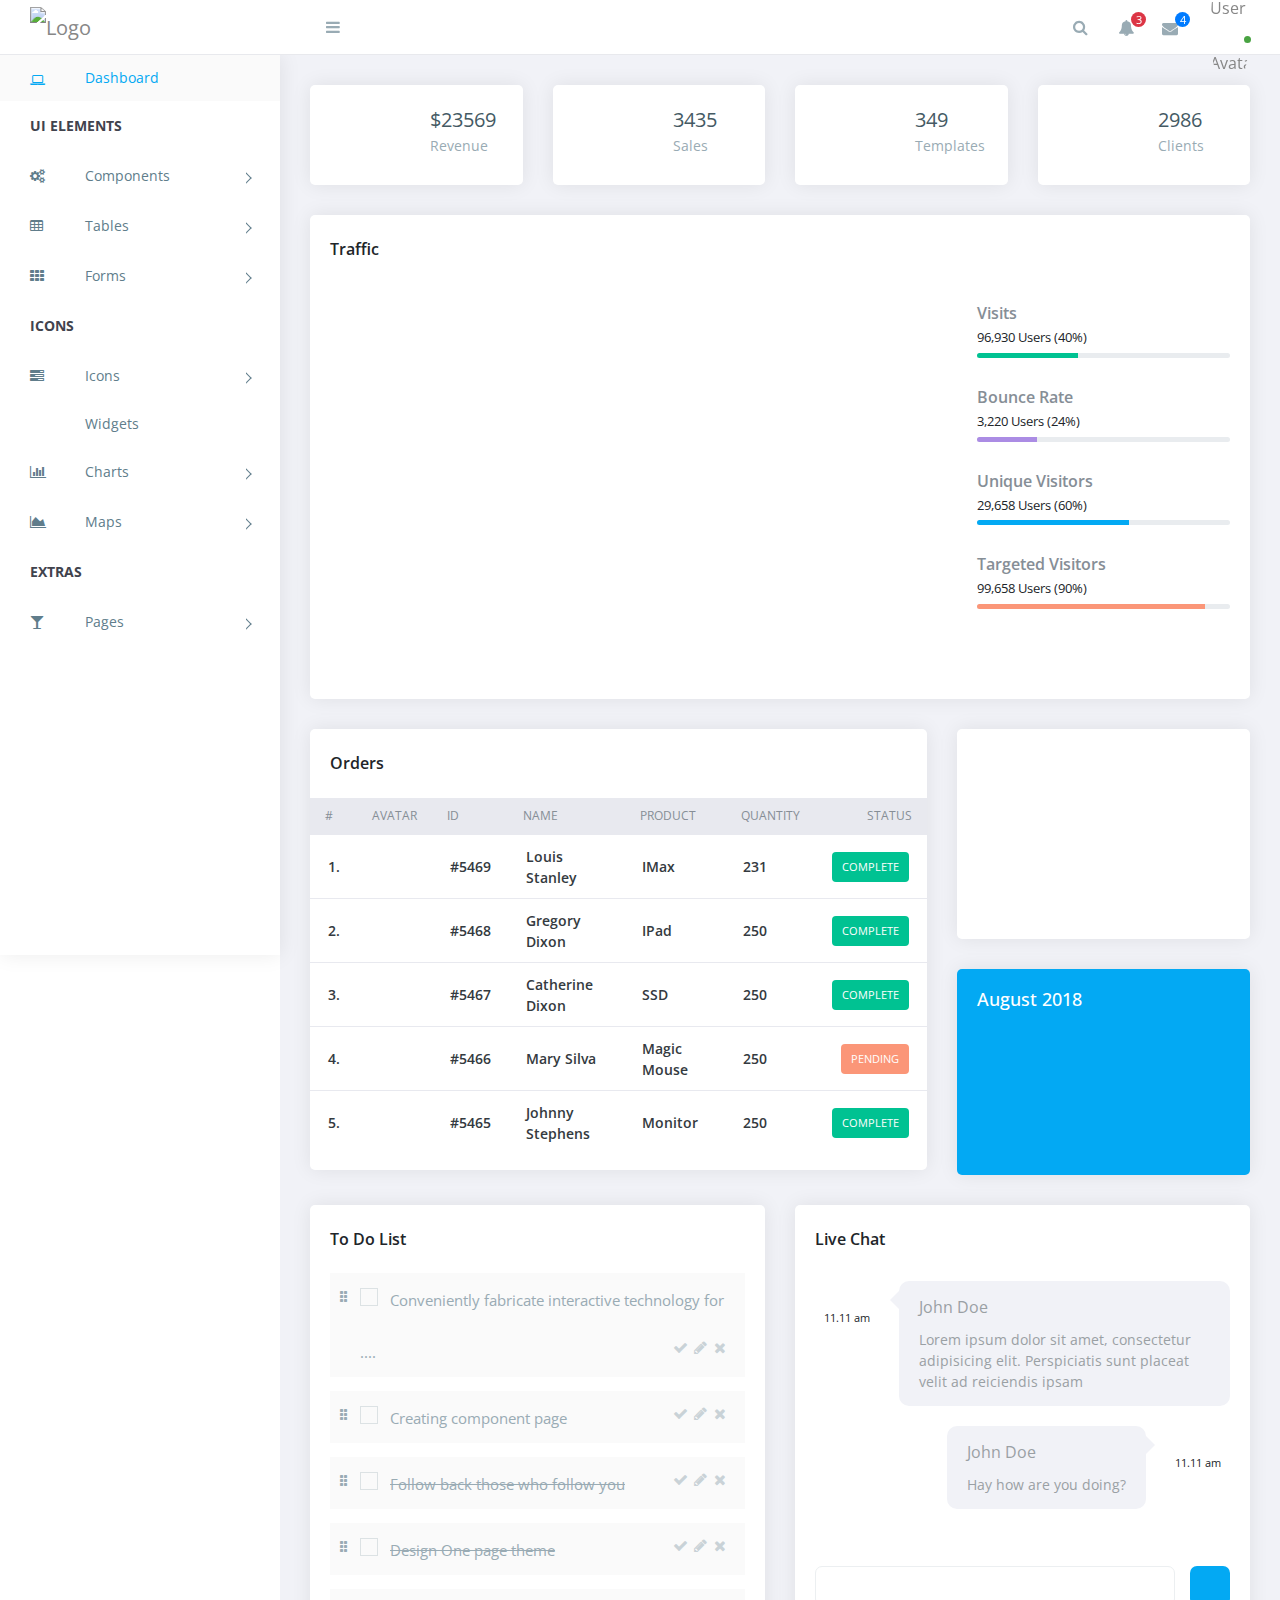
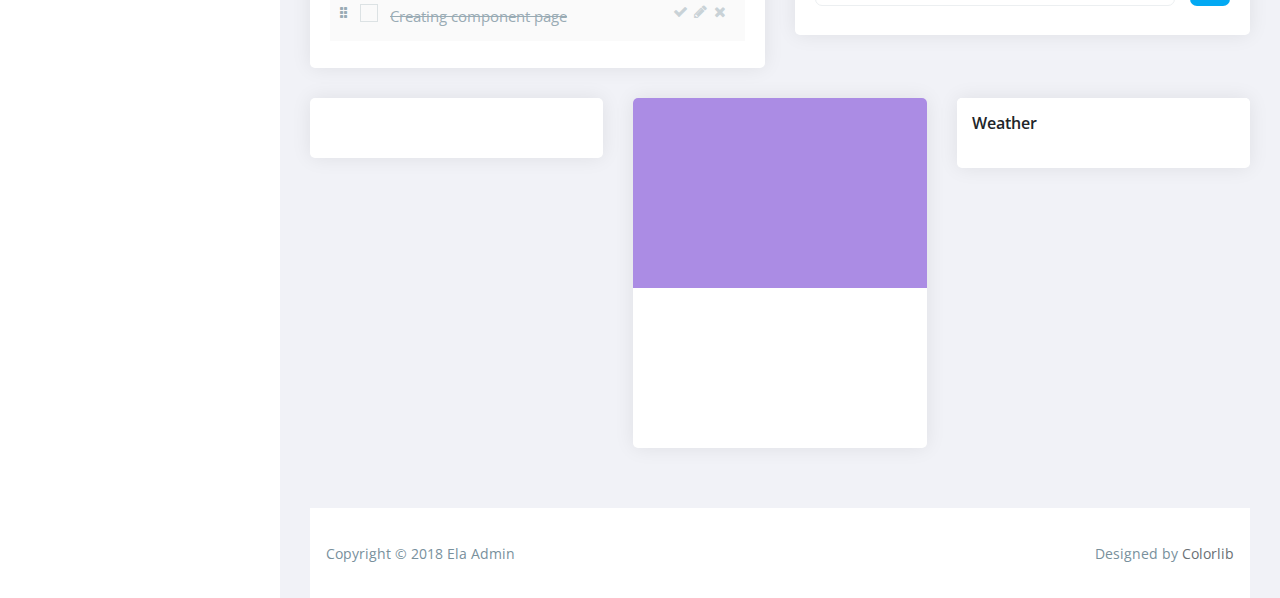
==== index.html @ 300c4ff0 "Add files via upload" ====
<!doctype html>
<!--[if lt IE 7]>      <html class="no-js lt-ie9 lt-ie8 lt-ie7" lang=""> <![endif]-->
<!--[if IE 7]>         <html class="no-js lt-ie9 lt-ie8" lang=""> <![endif]-->
<!--[if IE 8]>         <html class="no-js lt-ie9" lang=""> <![endif]-->
<!--[if gt IE 8]><!--> <html class="no-js" lang=""> <!--<![endif]-->
<head>
    <meta charset="utf-8">
    <meta http-equiv="X-UA-Compatible" content="IE=edge">
    <title>Ela Admin - HTML5 Admin Template</title>
    <meta name="description" content="Ela Admin - HTML5 Admin Template">
    <meta name="viewport" content="width=device-width, initial-scale=1">

    <link rel="apple-touch-icon" href="https://i.imgur.com/QRAUqs9.png">
    <link rel="shortcut icon" href="https://i.imgur.com/QRAUqs9.png">

    <link rel="stylesheet" href="https://cdn.jsdelivr.net/npm/normalize.css@8.0.0/normalize.min.css">
    <link rel="stylesheet" href="https://cdn.jsdelivr.net/npm/bootstrap@4.1.3/dist/css/bootstrap.min.css">
    <link rel="stylesheet" href="https://cdn.jsdelivr.net/npm/font-awesome@4.7.0/css/font-awesome.min.css">
    <link rel="stylesheet" href="https://cdn.jsdelivr.net/gh/lykmapipo/themify-icons@0.1.2/css/themify-icons.css">
    <link rel="stylesheet" href="https://cdn.jsdelivr.net/npm/pixeden-stroke-7-icon@1.2.3/pe-icon-7-stroke/dist/pe-icon-7-stroke.min.css">
    <link rel="stylesheet" href="https://cdnjs.cloudflare.com/ajax/libs/flag-icon-css/3.2.0/css/flag-icon.min.css">
    <link rel="stylesheet" href="assets/css/cs-skin-elastic.css">
    <link rel="stylesheet" href="assets/css/style.css">
    <!-- <script type="text/javascript" src="https://cdn.jsdelivr.net/html5shiv/3.7.3/html5shiv.min.js"></script> -->
    <link href="https://cdn.jsdelivr.net/npm/chartist@0.11.0/dist/chartist.min.css" rel="stylesheet">
    <link href="https://cdn.jsdelivr.net/npm/jqvmap@1.5.1/dist/jqvmap.min.css" rel="stylesheet">

    <link href="https://cdn.jsdelivr.net/npm/weathericons@2.1.0/css/weather-icons.css" rel="stylesheet" />
    <link href="https://cdn.jsdelivr.net/npm/fullcalendar@3.9.0/dist/fullcalendar.min.css" rel="stylesheet" />

   <style>
    #weatherWidget .currentDesc {
        color: #ffffff!important;
    }
        .traffic-chart {
            min-height: 335px;
        }
        #flotPie1  {
            height: 150px;
        }
        #flotPie1 td {
            padding:3px;
        }
        #flotPie1 table {
            top: 20px!important;
            right: -10px!important;
        }
        .chart-container {
            display: table;
            min-width: 270px ;
            text-align: left;
            padding-top: 10px;
            padding-bottom: 10px;
        }
        #flotLine5  {
             height: 105px;
        }

        #flotBarChart {
            height: 150px;
        }
        #cellPaiChart{
            height: 160px;
        }

    </style>
</head>

<body>
    <!-- Left Panel -->
    <aside id="left-panel" class="left-panel">
        <nav class="navbar navbar-expand-sm navbar-default">
            <div id="main-menu" class="main-menu collapse navbar-collapse">
                <ul class="nav navbar-nav">
                    <li class="active">
                        <a href="index.html"><i class="menu-icon fa fa-laptop"></i>Dashboard </a>
                    </li>
                    <li class="menu-title">UI elements</li><!-- /.menu-title -->
                    <li class="menu-item-has-children dropdown">
                        <a href="#" class="dropdown-toggle" data-toggle="dropdown" aria-haspopup="true" aria-expanded="false"> <i class="menu-icon fa fa-cogs"></i>Components</a>
                        <ul class="sub-menu children dropdown-menu">                            <li><i class="fa fa-puzzle-piece"></i><a href="ui-buttons.html">Buttons</a></li>
                            <li><i class="fa fa-id-badge"></i><a href="ui-badges.html">Badges</a></li>
                            <li><i class="fa fa-bars"></i><a href="ui-tabs.html">Tabs</a></li>

                            <li><i class="fa fa-id-card-o"></i><a href="ui-cards.html">Cards</a></li>
                            <li><i class="fa fa-exclamation-triangle"></i><a href="ui-alerts.html">Alerts</a></li>
                            <li><i class="fa fa-spinner"></i><a href="ui-progressbar.html">Progress Bars</a></li>
                            <li><i class="fa fa-fire"></i><a href="ui-modals.html">Modals</a></li>
                            <li><i class="fa fa-book"></i><a href="ui-switches.html">Switches</a></li>
                            <li><i class="fa fa-th"></i><a href="ui-grids.html">Grids</a></li>
                            <li><i class="fa fa-file-word-o"></i><a href="ui-typgraphy.html">Typography</a></li>
                        </ul>
                    </li>
                    <li class="menu-item-has-children dropdown">
                        <a href="#" class="dropdown-toggle" data-toggle="dropdown" aria-haspopup="true" aria-expanded="false"> <i class="menu-icon fa fa-table"></i>Tables</a>
                        <ul class="sub-menu children dropdown-menu">
                            <li><i class="fa fa-table"></i><a href="tables-basic.html">Basic Table</a></li>
                            <li><i class="fa fa-table"></i><a href="tables-data.html">Data Table</a></li>
                        </ul>
                    </li>
                    <li class="menu-item-has-children dropdown">
                        <a href="#" class="dropdown-toggle" data-toggle="dropdown" aria-haspopup="true" aria-expanded="false"> <i class="menu-icon fa fa-th"></i>Forms</a>
                        <ul class="sub-menu children dropdown-menu">
                            <li><i class="menu-icon fa fa-th"></i><a href="forms-basic.html">Basic Form</a></li>
                            <li><i class="menu-icon fa fa-th"></i><a href="forms-advanced.html">Advanced Form</a></li>
                        </ul>
                    </li>

                    <li class="menu-title">Icons</li><!-- /.menu-title -->

                    <li class="menu-item-has-children dropdown">
                        <a href="#" class="dropdown-toggle" data-toggle="dropdown" aria-haspopup="true" aria-expanded="false"> <i class="menu-icon fa fa-tasks"></i>Icons</a>
                        <ul class="sub-menu children dropdown-menu">
                            <li><i class="menu-icon fa fa-fort-awesome"></i><a href="font-fontawesome.html">Font Awesome</a></li>
                            <li><i class="menu-icon ti-themify-logo"></i><a href="font-themify.html">Themefy Icons</a></li>
                        </ul>
                    </li>
                    <li>
                        <a href="widgets.html"> <i class="menu-icon ti-email"></i>Widgets </a>
                    </li>
                    <li class="menu-item-has-children dropdown">
                        <a href="#" class="dropdown-toggle" data-toggle="dropdown" aria-haspopup="true" aria-expanded="false"> <i class="menu-icon fa fa-bar-chart"></i>Charts</a>
                        <ul class="sub-menu children dropdown-menu">
                            <li><i class="menu-icon fa fa-line-chart"></i><a href="charts-chartjs.html">Chart JS</a></li>
                            <li><i class="menu-icon fa fa-area-chart"></i><a href="charts-flot.html">Flot Chart</a></li>
                            <li><i class="menu-icon fa fa-pie-chart"></i><a href="charts-peity.html">Peity Chart</a></li>
                        </ul>
                    </li>

                    <li class="menu-item-has-children dropdown">
                        <a href="#" class="dropdown-toggle" data-toggle="dropdown" aria-haspopup="true" aria-expanded="false"> <i class="menu-icon fa fa-area-chart"></i>Maps</a>
                        <ul class="sub-menu children dropdown-menu">
                            <li><i class="menu-icon fa fa-map-o"></i><a href="maps-gmap.html">Google Maps</a></li>
                            <li><i class="menu-icon fa fa-street-view"></i><a href="maps-vector.html">Vector Maps</a></li>
                        </ul>
                    </li>
                    <li class="menu-title">Extras</li><!-- /.menu-title -->
                    <li class="menu-item-has-children dropdown">
                        <a href="#" class="dropdown-toggle" data-toggle="dropdown" aria-haspopup="true" aria-expanded="false"> <i class="menu-icon fa fa-glass"></i>Pages</a>
                        <ul class="sub-menu children dropdown-menu">
                            <li><i class="menu-icon fa fa-sign-in"></i><a href="page-login.html">Login</a></li>
                            <li><i class="menu-icon fa fa-sign-in"></i><a href="page-register.html">Register</a></li>
                            <li><i class="menu-icon fa fa-paper-plane"></i><a href="pages-forget.html">Forget Pass</a></li>
                        </ul>
                    </li>
                </ul>
            </div><!-- /.navbar-collapse -->
        </nav>
    </aside>
    <!-- /#left-panel -->
    <!-- Right Panel -->
    <div id="right-panel" class="right-panel">
        <!-- Header-->
        <header id="header" class="header">
            <div class="top-left">
                <div class="navbar-header">
                    <a class="navbar-brand" href="./"><img src="images/logo.png" alt="Logo"></a>
                    <a class="navbar-brand hidden" href="./"><img src="images/logo2.png" alt="Logo"></a>
                    <a id="menuToggle" class="menutoggle"><i class="fa fa-bars"></i></a>
                </div>
            </div>
            <div class="top-right">
                <div class="header-menu">
                    <div class="header-left">
                        <button class="search-trigger"><i class="fa fa-search"></i></button>
                        <div class="form-inline">
                            <form class="search-form">
                                <input class="form-control mr-sm-2" type="text" placeholder="Search ..." aria-label="Search">
                                <button class="search-close" type="submit"><i class="fa fa-close"></i></button>
                            </form>
                        </div>

                        <div class="dropdown for-notification">
                            <button class="btn btn-secondary dropdown-toggle" type="button" id="notification" data-toggle="dropdown" aria-haspopup="true" aria-expanded="false">
                                <i class="fa fa-bell"></i>
                                <span class="count bg-danger">3</span>
                            </button>
                            <div class="dropdown-menu" aria-labelledby="notification">
                                <p class="red">You have 3 Notification</p>
                                <a class="dropdown-item media" href="#">
                                    <i class="fa fa-check"></i>
                                    <p>Server #1 overloaded.</p>
                                </a>
                                <a class="dropdown-item media" href="#">
                                    <i class="fa fa-info"></i>
                                    <p>Server #2 overloaded.</p>
                                </a>
                                <a class="dropdown-item media" href="#">
                                    <i class="fa fa-warning"></i>
                                    <p>Server #3 overloaded.</p>
                                </a>
                            </div>
                        </div>

                        <div class="dropdown for-message">
                            <button class="btn btn-secondary dropdown-toggle" type="button" id="message" data-toggle="dropdown" aria-haspopup="true" aria-expanded="false">
                                <i class="fa fa-envelope"></i>
                                <span class="count bg-primary">4</span>
                            </button>
                            <div class="dropdown-menu" aria-labelledby="message">
                                <p class="red">You have 4 Mails</p>
                                <a class="dropdown-item media" href="#">
                                    <span class="photo media-left"><img alt="avatar" src="images/avatar/1.jpg"></span>
                                    <div class="message media-body">
                                        <span class="name float-left">Jonathan Smith</span>
                                        <span class="time float-right">Just now</span>
                                        <p>Hello, this is an example msg</p>
                                    </div>
                                </a>
                                <a class="dropdown-item media" href="#">
                                    <span class="photo media-left"><img alt="avatar" src="images/avatar/2.jpg"></span>
                                    <div class="message media-body">
                                        <span class="name float-left">Jack Sanders</span>
                                        <span class="time float-right">5 minutes ago</span>
                                        <p>Lorem ipsum dolor sit amet, consectetur</p>
                                    </div>
                                </a>
                                <a class="dropdown-item media" href="#">
                                    <span class="photo media-left"><img alt="avatar" src="images/avatar/3.jpg"></span>
                                    <div class="message media-body">
                                        <span class="name float-left">Cheryl Wheeler</span>
                                        <span class="time float-right">10 minutes ago</span>
                                        <p>Hello, this is an example msg</p>
                                    </div>
                                </a>
                                <a class="dropdown-item media" href="#">
                                    <span class="photo media-left"><img alt="avatar" src="images/avatar/4.jpg"></span>
                                    <div class="message media-body">
                                        <span class="name float-left">Rachel Santos</span>
                                        <span class="time float-right">15 minutes ago</span>
                                        <p>Lorem ipsum dolor sit amet, consectetur</p>
                                    </div>
                                </a>
                            </div>
                        </div>
                    </div>

                    <div class="user-area dropdown float-right">
                        <a href="#" class="dropdown-toggle active" data-toggle="dropdown" aria-haspopup="true" aria-expanded="false">
                            <img class="user-avatar rounded-circle" src="images/admin.jpg" alt="User Avatar">
                        </a>

                        <div class="user-menu dropdown-menu">
                            <a class="nav-link" href="#"><i class="fa fa- user"></i>My Profile</a>

                            <a class="nav-link" href="#"><i class="fa fa- user"></i>Notifications <span class="count">13</span></a>

                            <a class="nav-link" href="#"><i class="fa fa -cog"></i>Settings</a>

                            <a class="nav-link" href="#"><i class="fa fa-power -off"></i>Logout</a>
                        </div>
                    </div>

                </div>
            </div>
        </header>
        <!-- /#header -->
        <!-- Content -->
        <div class="content">
            <!-- Animated -->
            <div class="animated fadeIn">
                <!-- Widgets  -->
                <div class="row">
                    <div class="col-lg-3 col-md-6">
                        <div class="card">
                            <div class="card-body">
                                <div class="stat-widget-five">
                                    <div class="stat-icon dib flat-color-1">
                                        <i class="pe-7s-cash"></i>
                                    </div>
                                    <div class="stat-content">
                                        <div class="text-left dib">
                                            <div class="stat-text">$<span class="count">23569</span></div>
                                            <div class="stat-heading">Revenue</div>
                                        </div>
                                    </div>
                                </div>
                            </div>
                        </div>
                    </div>

                    <div class="col-lg-3 col-md-6">
                        <div class="card">
                            <div class="card-body">
                                <div class="stat-widget-five">
                                    <div class="stat-icon dib flat-color-2">
                                        <i class="pe-7s-cart"></i>
                                    </div>
                                    <div class="stat-content">
                                        <div class="text-left dib">
                                            <div class="stat-text"><span class="count">3435</span></div>
                                            <div class="stat-heading">Sales</div>
                                        </div>
                                    </div>
                                </div>
                            </div>
                        </div>
                    </div>

                    <div class="col-lg-3 col-md-6">
                        <div class="card">
                            <div class="card-body">
                                <div class="stat-widget-five">
                                    <div class="stat-icon dib flat-color-3">
                                        <i class="pe-7s-browser"></i>
                                    </div>
                                    <div class="stat-content">
                                        <div class="text-left dib">
                                            <div class="stat-text"><span class="count">349</span></div>
                                            <div class="stat-heading">Templates</div>
                                        </div>
                                    </div>
                                </div>
                            </div>
                        </div>
                    </div>

                    <div class="col-lg-3 col-md-6">
                        <div class="card">
                            <div class="card-body">
                                <div class="stat-widget-five">
                                    <div class="stat-icon dib flat-color-4">
                                        <i class="pe-7s-users"></i>
                                    </div>
                                    <div class="stat-content">
                                        <div class="text-left dib">
                                            <div class="stat-text"><span class="count">2986</span></div>
                                            <div class="stat-heading">Clients</div>
                                        </div>
                                    </div>
                                </div>
                            </div>
                        </div>
                    </div>
                </div>
                <!-- /Widgets -->
                <!--  Traffic  -->
                <div class="row">
                    <div class="col-lg-12">
                        <div class="card">
                            <div class="card-body">
                                <h4 class="box-title">Traffic </h4>
                            </div>
                            <div class="row">
                                <div class="col-lg-8">
                                    <div class="card-body">
                                        <!-- <canvas id="TrafficChart"></canvas>   -->
                                        <div id="traffic-chart" class="traffic-chart"></div>
                                    </div>
                                </div>
                                <div class="col-lg-4">
                                    <div class="card-body">
                                        <div class="progress-box progress-1">
                                            <h4 class="por-title">Visits</h4>
                                            <div class="por-txt">96,930 Users (40%)</div>
                                            <div class="progress mb-2" style="height: 5px;">
                                                <div class="progress-bar bg-flat-color-1" role="progressbar" style="width: 40%;" aria-valuenow="25" aria-valuemin="0" aria-valuemax="100"></div>
                                            </div>
                                        </div>
                                        <div class="progress-box progress-2">
                                            <h4 class="por-title">Bounce Rate</h4>
                                            <div class="por-txt">3,220 Users (24%)</div>
                                            <div class="progress mb-2" style="height: 5px;">
                                                <div class="progress-bar bg-flat-color-2" role="progressbar" style="width: 24%;" aria-valuenow="25" aria-valuemin="0" aria-valuemax="100"></div>
                                            </div>
                                        </div>
                                        <div class="progress-box progress-2">
                                            <h4 class="por-title">Unique Visitors</h4>
                                            <div class="por-txt">29,658 Users (60%)</div>
                                            <div class="progress mb-2" style="height: 5px;">
                                                <div class="progress-bar bg-flat-color-3" role="progressbar" style="width: 60%;" aria-valuenow="60" aria-valuemin="0" aria-valuemax="100"></div>
                                            </div>
                                        </div>
                                        <div class="progress-box progress-2">
                                            <h4 class="por-title">Targeted  Visitors</h4>
                                            <div class="por-txt">99,658 Users (90%)</div>
                                            <div class="progress mb-2" style="height: 5px;">
                                                <div class="progress-bar bg-flat-color-4" role="progressbar" style="width: 90%;" aria-valuenow="90" aria-valuemin="0" aria-valuemax="100"></div>
                                            </div>
                                        </div>
                                    </div> <!-- /.card-body -->
                                </div>
                            </div> <!-- /.row -->
                            <div class="card-body"></div>
                        </div>
                    </div><!-- /# column -->
                </div>
                <!--  /Traffic -->
                <div class="clearfix"></div>
                <!-- Orders -->
                <div class="orders">
                    <div class="row">
                        <div class="col-xl-8">
                            <div class="card">
                                <div class="card-body">
                                    <h4 class="box-title">Orders </h4>
                                </div>
                                <div class="card-body--">
                                    <div class="table-stats order-table ov-h">
                                        <table class="table ">
                                            <thead>
                                                <tr>
                                                    <th class="serial">#</th>
                                                    <th class="avatar">Avatar</th>
                                                    <th>ID</th>
                                                    <th>Name</th>
                                                    <th>Product</th>
                                                    <th>Quantity</th>
                                                    <th>Status</th>
                                                </tr>
                                            </thead>
                                            <tbody>
                                                <tr>
                                                    <td class="serial">1.</td>
                                                    <td class="avatar">
                                                        <div class="round-img">
                                                            <a href="#"><img class="rounded-circle" src="images/avatar/1.jpg" alt=""></a>
                                                        </div>
                                                    </td>
                                                    <td> #5469 </td>
                                                    <td>  <span class="name">Louis Stanley</span> </td>
                                                    <td> <span class="product">iMax</span> </td>
                                                    <td><span class="count">231</span></td>
                                                    <td>
                                                        <span class="badge badge-complete">Complete</span>
                                                    </td>
                                                </tr>
                                                <tr>
                                                    <td class="serial">2.</td>
                                                    <td class="avatar">
                                                        <div class="round-img">
                                                            <a href="#"><img class="rounded-circle" src="images/avatar/2.jpg" alt=""></a>
                                                        </div>
                                                    </td>
                                                    <td> #5468 </td>
                                                    <td>  <span class="name">Gregory Dixon</span> </td>
                                                    <td> <span class="product">iPad</span> </td>
                                                    <td><span class="count">250</span></td>
                                                    <td>
                                                        <span class="badge badge-complete">Complete</span>
                                                    </td>
                                                </tr>
                                                <tr>
                                                    <td class="serial">3.</td>
                                                    <td class="avatar">
                                                        <div class="round-img">
                                                            <a href="#"><img class="rounded-circle" src="images/avatar/3.jpg" alt=""></a>
                                                        </div>
                                                    </td>
                                                    <td> #5467 </td>
                                                    <td>  <span class="name">Catherine Dixon</span> </td>
                                                    <td> <span class="product">SSD</span> </td>
                                                    <td><span class="count">250</span></td>
                                                    <td>
                                                        <span class="badge badge-complete">Complete</span>
                                                    </td>
                                                </tr>
                                                <tr>
                                                    <td class="serial">4.</td>
                                                    <td class="avatar">
                                                        <div class="round-img">
                                                            <a href="#"><img class="rounded-circle" src="images/avatar/4.jpg" alt=""></a>
                                                        </div>
                                                    </td>
                                                    <td> #5466 </td>
                                                    <td>  <span class="name">Mary Silva</span> </td>
                                                    <td> <span class="product">Magic Mouse</span> </td>
                                                    <td><span class="count">250</span></td>
                                                    <td>
                                                        <span class="badge badge-pending">Pending</span>
                                                    </td>
                                                </tr>
                                                <tr class=" pb-0">
                                                    <td class="serial">5.</td>
                                                    <td class="avatar pb-0">
                                                        <div class="round-img">
                                                            <a href="#"><img class="rounded-circle" src="images/avatar/6.jpg" alt=""></a>
                                                        </div>
                                                    </td>
                                                    <td> #5465 </td>
                                                    <td>  <span class="name">Johnny Stephens</span> </td>
                                                    <td> <span class="product">Monitor</span> </td>
                                                    <td><span class="count">250</span></td>
                                                    <td>
                                                        <span class="badge badge-complete">Complete</span>
                                                    </td>
                                                </tr>
                                            </tbody>
                                        </table>
                                    </div> <!-- /.table-stats -->
                                </div>
                            </div> <!-- /.card -->
                        </div>  <!-- /.col-lg-8 -->

                        <div class="col-xl-4">
                            <div class="row">
                                <div class="col-lg-6 col-xl-12">
                                    <div class="card br-0">
                                        <div class="card-body">
                                            <div class="chart-container ov-h">
                                                <div id="flotPie1" class="float-chart"></div>
                                            </div>
                                        </div>
                                    </div><!-- /.card -->
                                </div>

                                <div class="col-lg-6 col-xl-12">
                                    <div class="card bg-flat-color-3  ">
                                        <div class="card-body">
                                            <h4 class="card-title m-0  white-color ">August 2018</h4>
                                        </div>
                                         <div class="card-body">
                                             <div id="flotLine5" class="flot-line"></div>
                                         </div>
                                    </div>
                                </div>
                            </div>
                        </div> <!-- /.col-md-4 -->
                    </div>
                </div>
                <!-- /.orders -->
                <!-- To Do and Live Chat -->
                <div class="row">
                    <div class="col-lg-6">
                        <div class="card">
                            <div class="card-body">
                                <h4 class="card-title box-title">To Do List</h4>
                                <div class="card-content">
                                    <div class="todo-list">
                                        <div class="tdl-holder">
                                            <div class="tdl-content">
                                                <ul>
                                                    <li>
                                                        <label>
                                                            <input type="checkbox"><i class="check-box"></i><span>Conveniently fabricate interactive technology for ....</span>
                                                            <a href='#' class="fa fa-times"></a>
                                                            <a href='#' class="fa fa-pencil"></a>
                                                            <a href='#' class="fa fa-check"></a>
                                                        </label>
                                                    </li>
                                                    <li>
                                                        <label>
                                                            <input type="checkbox"><i class="check-box"></i><span>Creating component page</span>
                                                            <a href='#' class="fa fa-times"></a>
                                                            <a href='#' class="fa fa-pencil"></a>
                                                            <a href='#' class="fa fa-check"></a>
                                                        </label>
                                                    </li>
                                                    <li>
                                                        <label>
                                                            <input type="checkbox" checked><i class="check-box"></i><span>Follow back those who follow you</span>
                                                            <a href='#' class="fa fa-times"></a>
                                                            <a href='#' class="fa fa-pencil"></a>
                                                            <a href='#' class="fa fa-check"></a>
                                                        </label>
                                                    </li>
                                                    <li>
                                                        <label>
                                                            <input type="checkbox" checked><i class="check-box"></i><span>Design One page theme</span>
                                                            <a href='#' class="fa fa-times"></a>
                                                            <a href='#' class="fa fa-pencil"></a>
                                                            <a href='#' class="fa fa-check"></a>
                                                        </label>
                                                    </li>

                                                    <li>
                                                        <label>
                                                            <input type="checkbox" checked><i class="check-box"></i><span>Creating component page</span>
                                                            <a href='#' class="fa fa-times"></a>
                                                            <a href='#' class="fa fa-pencil"></a>
                                                            <a href='#' class="fa fa-check"></a>
                                                        </label>
                                                    </li>
                                                </ul>
                                            </div>
                                        </div>
                                    </div> <!-- /.todo-list -->
                                </div>
                            </div> <!-- /.card-body -->
                        </div><!-- /.card -->
                    </div>

                    <div class="col-lg-6">
                        <div class="card">
                            <div class="card-body">
                                <h4 class="card-title box-title">Live Chat</h4>
                                <div class="card-content">
                                    <div class="messenger-box">
                                        <ul>
                                            <li>
                                                <div class="msg-received msg-container">
                                                    <div class="avatar">
                                                       <img src="images/avatar/64-1.jpg" alt="">
                                                       <div class="send-time">11.11 am</div>
                                                    </div>
                                                    <div class="msg-box">
                                                        <div class="inner-box">
                                                            <div class="name">
                                                                John Doe
                                                            </div>
                                                            <div class="meg">
                                                                Lorem ipsum dolor sit amet, consectetur adipisicing elit. Perspiciatis sunt placeat velit ad reiciendis ipsam
                                                            </div>
                                                        </div>
                                                    </div>
                                                </div><!-- /.msg-received -->
                                            </li>
                                            <li>
                                                <div class="msg-sent msg-container">
                                                    <div class="avatar">
                                                       <img src="images/avatar/64-2.jpg" alt="">
                                                       <div class="send-time">11.11 am</div>
                                                    </div>
                                                    <div class="msg-box">
                                                        <div class="inner-box">
                                                            <div class="name">
                                                                John Doe
                                                            </div>
                                                            <div class="meg">
                                                                Hay how are you doing?
                                                            </div>
                                                        </div>
                                                    </div>
                                                </div><!-- /.msg-sent -->
                                            </li>
                                        </ul>
                                        <div class="send-mgs">
                                            <div class="yourmsg">
                                                <input class="form-control" type="text">
                                            </div>
                                            <button class="btn msg-send-btn">
                                                <i class="pe-7s-paper-plane"></i>
                                            </button>
                                        </div>
                                    </div><!-- /.messenger-box -->
                                </div>
                            </div> <!-- /.card-body -->
                        </div><!-- /.card -->
                    </div>
                </div>
                <!-- /To Do and Live Chat -->
                <!-- Calender Chart Weather  -->
                <div class="row">
                    <div class="col-md-12 col-lg-4">
                        <div class="card">
                            <div class="card-body">
                                <!-- <h4 class="box-title">Chandler</h4> -->
                                <div class="calender-cont widget-calender">
                                    <div id="calendar"></div>
                                </div>
                            </div>
                        </div><!-- /.card -->
                    </div>

                    <div class="col-lg-4 col-md-6">
                        <div class="card ov-h">
                            <div class="card-body bg-flat-color-2">
                                <div id="flotBarChart" class="float-chart ml-4 mr-4"></div>
                            </div>
                            <div id="cellPaiChart" class="float-chart"></div>
                        </div><!-- /.card -->
                    </div>
                    <div class="col-lg-4 col-md-6">
                        <div class="card weather-box">
                            <h4 class="weather-title box-title">Weather</h4>
                            <div class="card-body">
                                <div class="weather-widget">
                                    <div id="weather-one" class="weather-one"></div>
                                </div>
                            </div>
                        </div><!-- /.card -->
                    </div>
                </div>
                <!-- /Calender Chart Weather -->
                <!-- Modal - Calendar - Add New Event -->
                <div class="modal fade none-border" id="event-modal">
                    <div class="modal-dialog">
                        <div class="modal-content">
                            <div class="modal-header">
                                <button type="button" class="close" data-dismiss="modal" aria-hidden="true">&times;</button>
                                <h4 class="modal-title"><strong>Add New Event</strong></h4>
                            </div>
                            <div class="modal-body"></div>
                            <div class="modal-footer">
                                <button type="button" class="btn btn-default waves-effect" data-dismiss="modal">Close</button>
                                <button type="button" class="btn btn-success save-event waves-effect waves-light">Create event</button>
                                <button type="button" class="btn btn-danger delete-event waves-effect waves-light" data-dismiss="modal">Delete</button>
                            </div>
                        </div>
                    </div>
                </div>
                <!-- /#event-modal -->
                <!-- Modal - Calendar - Add Category -->
                <div class="modal fade none-border" id="add-category">
                    <div class="modal-dialog">
                        <div class="modal-content">
                            <div class="modal-header">
                                <button type="button" class="close" data-dismiss="modal" aria-hidden="true">&times;</button>
                                <h4 class="modal-title"><strong>Add a category </strong></h4>
                            </div>
                            <div class="modal-body">
                                <form>
                                    <div class="row">
                                        <div class="col-md-6">
                                            <label class="control-label">Category Name</label>
                                            <input class="form-control form-white" placeholder="Enter name" type="text" name="category-name"/>
                                        </div>
                                        <div class="col-md-6">
                                            <label class="control-label">Choose Category Color</label>
                                            <select class="form-control form-white" data-placeholder="Choose a color..." name="category-color">
                                                <option value="success">Success</option>
                                                <option value="danger">Danger</option>
                                                <option value="info">Info</option>
                                                <option value="pink">Pink</option>
                                                <option value="primary">Primary</option>
                                                <option value="warning">Warning</option>
                                            </select>
                                        </div>
                                    </div>
                                </form>
                            </div>
                            <div class="modal-footer">
                                <button type="button" class="btn btn-default waves-effect" data-dismiss="modal">Close</button>
                                <button type="button" class="btn btn-danger waves-effect waves-light save-category" data-dismiss="modal">Save</button>
                            </div>
                        </div>
                    </div>
                </div>
            <!-- /#add-category -->
            </div>
            <!-- .animated -->
        </div>
        <!-- /.content -->
        <div class="clearfix"></div>
        <!-- Footer -->
        <footer class="site-footer">
            <div class="footer-inner bg-white">
                <div class="row">
                    <div class="col-sm-6">
                        Copyright &copy; 2018 Ela Admin
                    </div>
                    <div class="col-sm-6 text-right">
                        Designed by <a href="https://colorlib.com">Colorlib</a>
                    </div>
                </div>
            </div>
        </footer>
        <!-- /.site-footer -->
    </div>
    <!-- /#right-panel -->

    <!-- Scripts -->
    <script src="https://cdn.jsdelivr.net/npm/jquery@2.2.4/dist/jquery.min.js"></script>
    <script src="https://cdn.jsdelivr.net/npm/popper.js@1.14.4/dist/umd/popper.min.js"></script>
    <script src="https://cdn.jsdelivr.net/npm/bootstrap@4.1.3/dist/js/bootstrap.min.js"></script>
    <script src="https://cdn.jsdelivr.net/npm/jquery-match-height@0.7.2/dist/jquery.matchHeight.min.js"></script>
    <script src="assets/js/main.js"></script>

    <!--  Chart js -->
    <script src="https://cdn.jsdelivr.net/npm/chart.js@2.7.3/dist/Chart.bundle.min.js"></script>

    <!--Chartist Chart-->
    <script src="https://cdn.jsdelivr.net/npm/chartist@0.11.0/dist/chartist.min.js"></script>
    <script src="https://cdn.jsdelivr.net/npm/chartist-plugin-legend@0.6.2/chartist-plugin-legend.min.js"></script>

    <script src="https://cdn.jsdelivr.net/npm/jquery.flot@0.8.3/jquery.flot.min.js"></script>
    <script src="https://cdn.jsdelivr.net/npm/flot-pie@1.0.0/src/jquery.flot.pie.min.js"></script>
    <script src="https://cdn.jsdelivr.net/npm/flot-spline@0.0.1/js/jquery.flot.spline.min.js"></script>

    <script src="https://cdn.jsdelivr.net/npm/simpleweather@3.1.0/jquery.simpleWeather.min.js"></script>
    <script src="assets/js/init/weather-init.js"></script>

    <script src="https://cdn.jsdelivr.net/npm/moment@2.22.2/moment.min.js"></script>
    <script src="https://cdn.jsdelivr.net/npm/fullcalendar@3.9.0/dist/fullcalendar.min.js"></script>
    <script src="assets/js/init/fullcalendar-init.js"></script>

    <!--Local Stuff-->
    <script>
        jQuery(document).ready(function($) {
            "use strict";

            // Pie chart flotPie1
            var piedata = [
                { label: "Desktop visits", data: [[1,32]], color: '#5c6bc0'},
                { label: "Tab visits", data: [[1,33]], color: '#ef5350'},
                { label: "Mobile visits", data: [[1,35]], color: '#66bb6a'}
            ];

            $.plot('#flotPie1', piedata, {
                series: {
                    pie: {
                        show: true,
                        radius: 1,
                        innerRadius: 0.65,
                        label: {
                            show: true,
                            radius: 2/3,
                            threshold: 1
                        },
                        stroke: {
                            width: 0
                        }
                    }
                },
                grid: {
                    hoverable: true,
                    clickable: true
                }
            });
            // Pie chart flotPie1  End
            // cellPaiChart
            var cellPaiChart = [
                { label: "Direct Sell", data: [[1,65]], color: '#5b83de'},
                { label: "Channel Sell", data: [[1,35]], color: '#00bfa5'}
            ];
            $.plot('#cellPaiChart', cellPaiChart, {
                series: {
                    pie: {
                        show: true,
                        stroke: {
                            width: 0
                        }
                    }
                },
                legend: {
                    show: false
                },grid: {
                    hoverable: true,
                    clickable: true
                }

            });
            // cellPaiChart End
            // Line Chart  #flotLine5
            var newCust = [[0, 3], [1, 5], [2,4], [3, 7], [4, 9], [5, 3], [6, 6], [7, 4], [8, 10]];

            var plot = $.plot($('#flotLine5'),[{
                data: newCust,
                label: 'New Data Flow',
                color: '#fff'
            }],
            {
                series: {
                    lines: {
                        show: true,
                        lineColor: '#fff',
                        lineWidth: 2
                    },
                    points: {
                        show: true,
                        fill: true,
                        fillColor: "#ffffff",
                        symbol: "circle",
                        radius: 3
                    },
                    shadowSize: 0
                },
                points: {
                    show: true,
                },
                legend: {
                    show: false
                },
                grid: {
                    show: false
                }
            });
            // Line Chart  #flotLine5 End
            // Traffic Chart using chartist
            if ($('#traffic-chart').length) {
                var chart = new Chartist.Line('#traffic-chart', {
                  labels: ['Jan', 'Feb', 'Mar', 'Apr', 'May', 'Jun'],
                  series: [
                  [0, 18000, 35000,  25000,  22000,  0],
                  [0, 33000, 15000,  20000,  15000,  300],
                  [0, 15000, 28000,  15000,  30000,  5000]
                  ]
              }, {
                  low: 0,
                  showArea: true,
                  showLine: false,
                  showPoint: false,
                  fullWidth: true,
                  axisX: {
                    showGrid: true
                }
            });

                chart.on('draw', function(data) {
                    if(data.type === 'line' || data.type === 'area') {
                        data.element.animate({
                            d: {
                                begin: 2000 * data.index,
                                dur: 2000,
                                from: data.path.clone().scale(1, 0).translate(0, data.chartRect.height()).stringify(),
                                to: data.path.clone().stringify(),
                                easing: Chartist.Svg.Easing.easeOutQuint
                            }
                        });
                    }
                });
            }
            // Traffic Chart using chartist End
            //Traffic chart chart-js
            if ($('#TrafficChart').length) {
                var ctx = document.getElementById( "TrafficChart" );
                ctx.height = 150;
                var myChart = new Chart( ctx, {
                    type: 'line',
                    data: {
                        labels: [ "Jan", "Feb", "Mar", "Apr", "May", "Jun", "Jul" ],
                        datasets: [
                        {
                            label: "Visit",
                            borderColor: "rgba(4, 73, 203,.09)",
                            borderWidth: "1",
                            backgroundColor: "rgba(4, 73, 203,.5)",
                            data: [ 0, 2900, 5000, 3300, 6000, 3250, 0 ]
                        },
                        {
                            label: "Bounce",
                            borderColor: "rgba(245, 23, 66, 0.9)",
                            borderWidth: "1",
                            backgroundColor: "rgba(245, 23, 66,.5)",
                            pointHighlightStroke: "rgba(245, 23, 66,.5)",
                            data: [ 0, 4200, 4500, 1600, 4200, 1500, 4000 ]
                        },
                        {
                            label: "Targeted",
                            borderColor: "rgba(40, 169, 46, 0.9)",
                            borderWidth: "1",
                            backgroundColor: "rgba(40, 169, 46, .5)",
                            pointHighlightStroke: "rgba(40, 169, 46,.5)",
                            data: [1000, 5200, 3600, 2600, 4200, 5300, 0 ]
                        }
                        ]
                    },
                    options: {
                        responsive: true,
                        tooltips: {
                            mode: 'index',
                            intersect: false
                        },
                        hover: {
                            mode: 'nearest',
                            intersect: true
                        }

                    }
                } );
            }
            //Traffic chart chart-js  End
            // Bar Chart #flotBarChart
            $.plot("#flotBarChart", [{
                data: [[0, 18], [2, 8], [4, 5], [6, 13],[8,5], [10,7],[12,4], [14,6],[16,15], [18, 9],[20,17], [22,7],[24,4], [26,9],[28,11]],
                bars: {
                    show: true,
                    lineWidth: 0,
                    fillColor: '#ffffff8a'
                }
            }], {
                grid: {
                    show: false
                }
            });
            // Bar Chart #flotBarChart End
        });
    </script>
</body>
</html>
---- assets/css/cs-skin-elastic.css ----
@font-face {
	font-family: 'icomoon';
	src:url('../fonts/icomoon/icomoon.eot?-rdnm34');
	src:url('../fonts/icomoon/icomoon.eot?#iefix-rdnm34') format('embedded-opentype'),
		url('../fonts/icomoon/icomoon.woff?-rdnm34') format('woff'),
		url('../fonts/icomoon/icomoon.ttf?-rdnm34') format('truetype'),
		url('../fonts/icomoon/icomoon.svg?-rdnm34#icomoon') format('svg');
	font-weight: normal;
	font-style: normal;
}

div.cs-skin-elastic {
	background: transparent;
	font-size: 1.5em;
	font-weight: 700;
	color: #5b8583;
}

@media screen and (max-width: 30em) {
	div.cs-skin-elastic { font-size: 1em; }
}

.cs-skin-elastic > span {
	background-color: #fff;
	z-index: 100;
}

.cs-skin-elastic > span::after {
	font-family: 'icomoon';
	content: '\e005';
	-webkit-backface-visibility: hidden;
	backface-visibility: hidden;
}

.cs-skin-elastic .cs-options {
	overflow: visible;
	background: transparent;
	opacity: 1;
	visibility: visible;
	padding-bottom: 1.25em;
	pointer-events: none;
}

.cs-skin-elastic.cs-active .cs-options {
	pointer-events: auto;
}

.cs-skin-elastic .cs-options > ul::before {
	content: '';
	position: absolute;
	width: 100%;
	height: 100%;
	left: 0;
	top: 0;
	-webkit-transform: scale3d(1,0,1);
	transform: scale3d(1,0,1);
	background: #fff;
	-webkit-transform-origin: 50% 0%;
	transform-origin: 50% 0%;
	-webkit-transition: -webkit-transform 0.3s;
	transition: transform 0.3s;
}

.cs-skin-elastic.cs-active .cs-options > ul::before {
	-webkit-transform: scale3d(1,1,1);
	transform: scale3d(1,1,1);
	-webkit-transition: none;
	transition: none;
	-webkit-animation: expand 0.6s ease-out;
  	animation: expand 0.6s ease-out;
}

.cs-skin-elastic .cs-options ul li {
	opacity: 0;
	-webkit-transform: translate3d(0,-25px,0);
	transform: translate3d(0,-25px,0);
	-webkit-transition: opacity 0.15s, -webkit-transform 0.15s;
	transition: opacity 0.15s, transform 0.15s;
}

.cs-skin-elastic.cs-active .cs-options ul li {
	-webkit-transform: translate3d(0,0,0);
	transform: translate3d(0,0,0);
	opacity: 1;
	-webkit-transition: none;
	transition: none;
	-webkit-animation: bounce 0.6s ease-out;
  	animation: bounce 0.6s ease-out;
}

/* Optional delays (problematic in IE 11/Win) */
/*
.cs-skin-elastic.cs-active .cs-options ul li:first-child {
	-webkit-animation-delay: 0.1s;
	animation-delay: 0.1s;
}

.cs-skin-elastic.cs-active .cs-options ul li:nth-child(2) {
	-webkit-animation-delay: 0.15s;
	animation-delay: 0.15s;
}

.cs-skin-elastic.cs-active .cs-options ul li:nth-child(3) {
	-webkit-animation-delay: 0.2s;
	animation-delay: 0.2s;
}

.cs-skin-elastic.cs-active .cs-options ul li:nth-child(4) {
	-webkit-animation-delay: 0.25s;
	animation-delay: 0.25s;
} 

/* with more items, more delays declarations are needed */


.cs-skin-elastic .cs-options span {
	background-repeat: no-repeat;
	background-position: 1.5em 50%;
	background-size: 2em auto;
	padding: 0.8em 1em 0.8em 4em;
}

.cs-skin-elastic .cs-options span:hover,
.cs-skin-elastic .cs-options li.cs-focus span,
.cs-skin-elastic .cs-options .cs-selected span {
	color: #1e4c4a;
}

.cs-skin-elastic .cs-options .cs-selected span::after {
	content: '';
}

.cs-skin-elastic .cs-options li.flag-france span {
	background-image: url(../img/france.svg);
}

.cs-skin-elastic .cs-options li.flag-brazil span {
	background-image: url(../img/brazil.svg);
}

.cs-skin-elastic .cs-options li.flag-safrica span {
	background-image: url(../img/south-africa.svg);
}

.cs-skin-elastic .cs-options li.flag-argentina span {
	background-image: url(../img/argentina.svg);
}

@-webkit-keyframes expand { 
	0% { -webkit-transform: scale3d(1,0,1); }
	25% { -webkit-transform: scale3d(1,1.2,1); }
	50% { -webkit-transform: scale3d(1,0.85,1); }
	75% { -webkit-transform: scale3d(1,1.05,1) }
	100% { -webkit-transform: scale3d(1,1,1); }
}

@keyframes expand { 
	0% { -webkit-transform: scale3d(1,0,1); transform: scale3d(1,0,1); }
	25% { -webkit-transform: scale3d(1,1.2,1); transform: scale3d(1,1.2,1); }
	50% { -webkit-transform: scale3d(1,0.85,1); transform: scale3d(1,0.85,1); }
	75% { -webkit-transform: scale3d(1,1.05,1); transform: scale3d(1,1.05,1); }
	100% { -webkit-transform: scale3d(1,1,1); transform: scale3d(1,1,1); }
}


@-webkit-keyframes bounce { 
	0% { -webkit-transform: translate3d(0,-25px,0); opacity:0; }
	25% { -webkit-transform: translate3d(0,10px,0); }
	50% { -webkit-transform: translate3d(0,-6px,0); }
	75% { -webkit-transform: translate3d(0,2px,0); }
	100% { -webkit-transform: translate3d(0,0,0); opacity: 1; }
}

@keyframes bounce { 
	0% { -webkit-transform: translate3d(0,-25px,0); transform: translate3d(0,-25px,0); opacity:0; }
	25% { -webkit-transform: translate3d(0,10px,0); transform: translate3d(0,10px,0); }
	50% { -webkit-transform: translate3d(0,-6px,0); transform: translate3d(0,-6px,0); }
	75% { -webkit-transform: translate3d(0,2px,0); transform: translate3d(0,2px,0); }
	100% { -webkit-transform: translate3d(0,0,0); transform: translate3d(0,0,0); opacity: 1; }
}


/* Default custom select styles */
div.cs-select {
	display: inline-block;
	vertical-align: middle;
	position: relative;
	text-align: left;
	background: #f1f2f7;
	z-index: 100;
	width: 100%;
	max-width: 80px;
	margin-left: 25px;
	-webkit-touch-callout: none;
	-webkit-user-select: none;
	-khtml-user-select: none;
	-moz-user-select: none;
	-ms-user-select: none;
	user-select: none;
}

div.cs-select:focus {
	outline: none; /* For better accessibility add a style for this in your skin */
}

.cs-select select {
	display: none;
}

.cs-select span {
	display: block;
	position: relative;
	cursor: pointer;
	padding: 9px 15px;
	white-space: nowrap;
	overflow: hidden;
	text-overflow: ellipsis;
}

/* Placeholder and selected option */

.cs-select > span::after,
.cs-select .cs-selected span::after {
	speak: none;
	position: absolute;
	top: 50%;
	-webkit-transform: translateY(-50%);
	transform: translateY(-50%);
	-webkit-font-smoothing: antialiased;
	-moz-osx-font-smoothing: grayscale;
}

.cs-select > span::after {
	content: "\f107";
	font-family: 'Fontawesome';
	right: 1em;
}

.cs-select .cs-selected span::after {
	content: '\2713';
	margin-left: 1em;
}

.cs-select.cs-active > span::after {
	-webkit-transform: translateY(-50%) rotate(180deg);
	transform: translateY(-50%) rotate(180deg);
}

div.cs-active {
	z-index: 200;
}

/* Options */
.cs-select .cs-options {
	position: absolute;
	overflow: hidden;
	width: 100%;
	background: #f1f2f7;
	visibility: hidden;
}

.cs-select.cs-active .cs-options {
	visibility: visible;
}

.cs-select ul {
	list-style: none;
	margin: 0;
	padding: 0;
	width: 100%;
}

.cs-select ul span {
	padding: 5px 15px;
}
.cs-select ul li {
	display: block;
}
.cs-select ul li.cs-focus span {
	background-color: #ddd;
}

/* Optgroup and optgroup label */
.cs-select li.cs-optgroup ul {
	padding-left: 1em;
}

.cs-select li.cs-optgroup > span {
	cursor: default;
}
---- assets/css/style.css ----
/* This css file is to over write bootstarp css
--------------------------------------------------------- /
* Theme Name: Ela Admin Template
* Theme URI: http://demos.jeweltheme.com/
* Author: jewel_theme
* Author URI: http://themeforest.net/user/jewel_theme/portfolio
* Description:
* Version: 1.0.0
* License: GNU General Public License v2 or later
* License URI: http://www.gnu.org/licenses/gpl-2.0.html
* Tags: html, themplate, Ela Admin
--------------------------------------------------------- */
/* 


Googel Fonts  */
@import url("https://fonts.googleapis.com/css?family=Open+Sans:400,600,700");
/* Googel Fonts End  

*/
@import url("https://fonts.googleapis.com/css?family=Open+Sans:400,600,700");
.bg-flat-color-1 {
  background: #00c292; }

.bg-flat-color-2 {
  background: #ab8ce4; }

.bg-flat-color-3 {
  background: #03a9f3; }

.bg-flat-color-4 {
  background: #fb9678; }

.bg-flat-color-5 {
  background: #66bb6a; }

.bg-flat-color-6 {
  background: #5c6bc0; }

.bg-transparent {
  background-color: transparent; }

.white-color {
  color: #fff; }

.flat-color-1 {
  color: #00c292; }

.flat-color-2 {
  color: #ab8ce4; }

.flat-color-3 {
  color: #03a9f3; }

.flat-color-4 {
  color: #fb9678; }

.flat-color-5 {
  color: #66bb6a; }

.flat-color-6 {
  color: #5c6bc0; }

.bg-twitter {
  background: #1da1f2; }

.bg-facebook {
  background: #3b5998; }

.bg-instagram {
  background: #833ab4; }

.bg- {
  background: #ef5350; }

.bg- {
  background: #4dbd74; }

.bg- {
  background: #66bb6a; }

.bg-white {
  background-color: #fff; }

.fade-5 {
  opacity: 0.5; }

.icon-lg {
  font-size: 4.68em; }

.fw-r {
  font-weight: normal; }

.color-gray {
  color: #868e96; }

.text-up {
  text-transform: uppercase; }

.br-0 {
  border: none !important; }

.black-rgba {
  background-color: rgba(0, 0, 0, 0.15) !important; }

.color-white {
  color: #fff !important; }

.color-red {
  color: #dc3545; }

.font-3xl {
  font-size: 2.8125em; }

.font-4xl {
  font-size: 3.75em; }

.width-90 {
  width: 90px; }

.height-15 {
  height: 15px; }

.height-93 {
  height: 93px; }

.height-100 {
  height: 100px; }

.inline-block {
  display: inline-block; }

.mb-15 {
  margin-bottom: 15px; }

/* 


Googel Fonts  */
/* Googel Fonts End  

*/
.bg-flat-color-1 {
  background: #00c292; }

.bg-flat-color-2 {
  background: #ab8ce4; }

.bg-flat-color-3 {
  background: #03a9f3; }

.bg-flat-color-4 {
  background: #fb9678; }

.bg-flat-color-5 {
  background: #66bb6a; }

.bg-flat-color-6 {
  background: #5c6bc0; }

.bg-transparent {
  background-color: transparent; }

.white-color {
  color: #fff; }

.flat-color-1 {
  color: #00c292; }

.flat-color-2 {
  color: #ab8ce4; }

.flat-color-3 {
  color: #03a9f3; }

.flat-color-4 {
  color: #fb9678; }

.flat-color-5 {
  color: #66bb6a; }

.flat-color-6 {
  color: #5c6bc0; }

.bg-twitter {
  background: #1da1f2; }

.bg-facebook {
  background: #3b5998; }

.bg-instagram {
  background: #833ab4; }

.bg- {
  background: #ef5350; }

.bg- {
  background: #4dbd74; }

.bg- {
  background: #66bb6a; }

.bg-white {
  background-color: #fff; }

.fade-5 {
  opacity: 0.5; }

.icon-lg {
  font-size: 4.68em; }

.fw-r {
  font-weight: normal; }

.color-gray {
  color: #868e96; }

.text-up {
  text-transform: uppercase; }

.br-0 {
  border: none !important; }

.black-rgba {
  background-color: rgba(0, 0, 0, 0.15) !important; }

.color-white {
  color: #fff !important; }

.color-red {
  color: #dc3545; }

.font-3xl {
  font-size: 2.8125em; }

.font-4xl {
  font-size: 3.75em; }

.width-90 {
  width: 90px; }

.height-15 {
  height: 15px; }

.height-93 {
  height: 93px; }

.height-100 {
  height: 100px; }

.inline-block {
  display: inline-block; }

.mb-15 {
  margin-bottom: 15px; }

.tdl-holder {
  margin: 0 auto; }
  .tdl-holder ul {
    list-style: none;
    margin: 0;
    padding: 0; }
  .tdl-holder li {
    position: relative;
    background-color: transparent;
    list-style: outside none none;
    margin: 0;
    padding: 7px 0; }
    .tdl-holder li:after, .tdl-holder li:before {
      content: "\f142";
      top: 24px;
      position: absolute;
      font: normal normal normal 14px/1 FontAwesome;
      -webkit-font-smoothing: antialiased;
      -moz-osx-font-smoothing: grayscale;
      z-index: 99;
      color: #99abb4; }
    .tdl-holder li:after {
      left: 10px; }
    .tdl-holder li:before {
      left: 14px; }
    .tdl-holder li span {
      margin-left: 30px;
      vertical-align: middle;
      -webkit-transition: all 0.2s linear;
      transition: all 0.2s linear; }
  .tdl-holder label {
    cursor: pointer;
    display: block;
    line-height: 50px;
    padding: 0 15px;
    padding-left: 30px;
    position: relative;
    margin: 0 !important;
    background: #fafafa;
    color: #99abb4;
    font-size: 15px;
    -webkit-transition: all 0.2s linear;
    transition: all 0.2s linear; }
    .tdl-holder label:hover {
      background-color: rgba(153, 171, 180, 0.1); }
    .tdl-holder label a {
      border-radius: 50%;
      color: rgba(153, 171, 180, 0.5);
      float: right;
      line-height: normal;
      margin-top: 15px;
      text-align: center;
      text-decoration: none;
      height: 16px;
      width: 20px;
      -webkit-transition: all 0.2s linear;
      transition: all 0.2s linear; }
      .tdl-holder label a:hover {
        color: rgba(153, 171, 180, 0.8); }
  .tdl-holder input[type="checkbox"] {
    cursor: pointer;
    opacity: 0;
    position: absolute; }
    .tdl-holder input[type="checkbox"] + i {
      border: 1px solid rgba(153, 171, 180, 0.3);
      display: block;
      height: 18px;
      position: absolute;
      top: 15px;
      width: 18px;
      z-index: 1; }
    .tdl-holder input[type="checkbox"]:checked + i::after {
      content: "\e64c";
      font-family: 'themify';
      display: block;
      color: rgba(153, 171, 180, 0.5);
      left: 0;
      position: absolute;
      top: -16px;
      z-index: 2; }
    .tdl-holder input[type="checkbox"]:checked ~ span {
      text-decoration: line-through; }
  .tdl-holder input[type="text"] {
    height: 60px;
    margin-top: 20px;
    font-size: 14px; }

.transition {
  -webkit-transition: all 0.3s ease;
  transition: all 0.3s ease; }

body {
  display: table;
  font-family: "Open Sans", sans-serif;
  font-size: 16px;
  width: 100%; }

p {
  font-size: 16px;
  font-family: "Open Sans", sans-serif;
  font-weight: 400;
  line-height: 24px;
  color: #878787; }

p:focus {
  border: none;
  outline: 0; }

a, button {
  text-decoration: none;
  outline: none !important;
  color: #878787;
  -webkit-transition: all 0.25s ease;
  transition: all 0.25s ease; }

a:hover,
a:focus {
  text-decoration: none;
  color: #000; }

h1,
h2,
h3,
h4,
h5,
h6 {
  margin: 0; }

h5 {
  font-size: 1em; }

ul,
ol {
  padding-left: 0; }

.btn:focus,
button:focus {
  -webkit-box-shadow: none !important;
          box-shadow: none !important;
  outline: 0; }

.btn.disabled, .btn:disabled {
  cursor: not-allowed; }

img {
  max-width: 100%; }

.modal-header {
  display: block; }

.mb-0 {
  margin-bottom: 0; }

.pb-0 {
  padding-bottom: 0; }

.ov-h {
  overflow: hidden; }

.btn,
button,
input,
textarea {
  -webkit-box-shadow: none;
          box-shadow: none;
  outline: 0 !important; }

.no-padding {
  padding: 0 !important; }

.progress-thin {
  border-radius: 0;
  height: 5px; }

canvas {
  max-width: 100%; }

.btn {
  border-radius: 3px; }

.text-muted {
  font-size: 14px; }
  .text-muted.muted-black {
    color: #333648 !important;
    font-weight: 600; }

.progress-box {
  margin-bottom: 30px; }
  .progress-box .por-title {
    font-size: 1em;
    font-weight: 600;
    color: #868e96;
    padding-bottom: 5px; }
  .progress-box .por-txt {
    font-size: 13px;
    padding-bottom: 5px; }

.order-table {
  position: relative; }
  .order-table:after, .order-table:before {
    content: "";
    position: absolute;
    top: 0px;
    height: 37px;
    width: 10px;
    background: #e8e9ef; }
  .order-table:after {
    right: -1px; }
  .order-table:before {
    left: -1px; }
  .order-table tr th {
    background: #e8e9ef; }
  .order-table tr td:last-child, .order-table tr th:last-child {
    text-align: right; }
  .order-table tr:last-child td {
    border: none; }
  .order-table .badge {
    color: white;
    padding: 10px;
    text-transform: uppercase;
    font-weight: normal; }
  .order-table .badge-complete {
    background: #00c292; }
  .order-table .badge-pending {
    background: #fb9678; }

.messenger-box {
  padding-top: 15px; }
  .messenger-box ul {
    padding-left: 0;
    display: inline-block;
    width: 100%;
    padding-bottom: 15px; }
  .messenger-box li {
    list-style: none;
    padding-bottom: 20px; }
  .messenger-box .avatar {
    width: 64px;
    float: left; }
    .messenger-box .avatar img {
      border-radius: 100%; }
    .messenger-box .avatar .send-time {
      font-size: 11px;
      text-align: center;
      padding-top: 5px; }
  .messenger-box .msg-box {
    margin-left: 84px; }
  .messenger-box .inner-box {
    position: relative;
    border-radius: 10px;
    background-color: #f1f2f7;
    font-size: 14px;
    color: #9aa0a4;
    padding: 14px 20px;
    display: table; }
    .messenger-box .inner-box .name {
      font-size: 16px;
      padding-bottom: 10px; }
    .messenger-box .inner-box:after {
      content: "";
      position: absolute;
      top: 10px;
      left: -18px;
      width: 18px;
      height: 18px;
      border-style: solid;
      border-width: 9px;
      border-color: transparent #f1f2f7 transparent transparent; }
  .messenger-box .msg-sent .avatar, .messenger-box .msg-sent .msg-box {
    float: right; }
  .messenger-box .msg-sent .msg-box {
    margin-left: 0;
    margin-right: 20px; }
  .messenger-box .msg-sent .inner-box:after {
    left: inherit;
    right: -18px;
    border-color: transparent transparent transparent #f1f2f7; }
  .messenger-box .send-mgs {
    margin-top: 20px;
    margin-bottom: 9px;
    position: relative; }
    .messenger-box .send-mgs .yourmsg {
      margin-right: 55px; }
      .messenger-box .send-mgs .yourmsg input {
        border: 1px solid #eceff1;
        height: 40px;
        line-height: 40px;
        font-size: 14px;
        border-radius: 7px; }
    .messenger-box .send-mgs .msg-send-btn {
      background: #03a9f3;
      color: #fff;
      font-size: 28px;
      border-radius: 7px;
      padding: 0;
      text-align: center;
      height: 40px;
      width: 40px;
      position: absolute;
      right: 0;
      top: 0; }

/* Global Styles */
/* Main Styles */
aside.left-panel {
  background: #fff;
  height: 100vh;
  padding: 0;
  vertical-align: top;
  width: 280px;
  -webkit-box-shadow: 1px 0 20px rgba(0, 0, 0, 0.08);
          box-shadow: 1px 0 20px rgba(0, 0, 0, 0.08);
  position: fixed;
  left: 0;
  bottom: 0;
  top: 55px;
  z-index: 999; }
  aside.left-panel:hover {
    overflow-x: scroll; }

.open aside.left-panel:hover {
  overflow-x: inherit; }

.small-device .right-panel {
  margin-left: 83px; }

.navbar {
  background: #fff;
  border-radius: 0;
  border: none;
  display: inline-block;
  margin: 0;
  padding: 0;
  vertical-align: top; }
  .navbar .main-menu {
    float: left;
    padding: 0;
    padding-bottom: 50px; }
  .navbar .menu-title {
    color: #41434d;
    clear: both;
    display: block;
    font-family: 'Open Sans';
    font-size: 14px;
    font-weight: 700;
    line-height: 50px;
    padding: 0;
    text-transform: uppercase;
    width: 100%; }
  .navbar .navbar-nav {
    float: none;
    position: relative; }
    .navbar .navbar-nav > li {
      padding-left: 30px;
      padding-right: 30px; }
      .navbar .navbar-nav > li.active {
        background: #fafafa; }
    .navbar .navbar-nav li {
      width: 100%; }
      .navbar .navbar-nav li.active .menu-icon, .navbar .navbar-nav li:hover .toggle_nav_button:before,
      .navbar .navbar-nav li .toggle_nav_button.nav-open:before {
        color: #03a9f3; }
      .navbar .navbar-nav li .dropdown-toggle:after {
        display: none; }
      .navbar .navbar-nav li > a {
        background: none !important;
        color: #607d8b;
        display: inline-block;
        font-size: 14px;
        line-height: 26px;
        padding: 10px 0;
        position: relative;
        width: 100%; }
        .navbar .navbar-nav li > a:hover, .navbar .navbar-nav li > a:hover .menu-icon {
          color: #03a9f3; }
        .navbar .navbar-nav li > a .menu-icon {
          color: #607d8b;
          float: left;
          margin-top: 8px;
          width: 55px;
          text-align: left;
          z-index: 9; }
        .navbar .navbar-nav li > a .menu-title-text {
          font-size: 14px; }
        .navbar .navbar-nav li > a .badge {
          border-radius: 0;
          font-weight: 600;
          float: right;
          margin: 6px 0 0 0;
          padding: 0.4em 0.5em; }
      .navbar .navbar-nav li.menu-item-has-children {
        position: relative; }
        .navbar .navbar-nav li.menu-item-has-children a {
          line-height: 30px; }
          .navbar .navbar-nav li.menu-item-has-children a:before {
            content: "";
            position: absolute;
            top: 23px;
            right: 0;
            width: 8px;
            height: 8px;
            border-style: solid;
            border-width: 1px;
            border-color: #607d8b #607d8b transparent transparent;
            -webkit-transform: rotate(45deg);
                    transform: rotate(45deg);
            -webkit-transition: all .25s ease;
            transition: all .25s ease; }
          .navbar .navbar-nav li.menu-item-has-children a:hover:before {
            border-color: #03a9f3 #03a9f3 transparent transparent; }
        .navbar .navbar-nav li.menu-item-has-children .sub-menu {
          background: #fff;
          border: none;
          -webkit-box-shadow: none;
                  box-shadow: none;
          overflow-y: hidden;
          padding: 0 0 0 35px; }
          .navbar .navbar-nav li.menu-item-has-children .sub-menu li {
            position: relative; }
          .navbar .navbar-nav li.menu-item-has-children .sub-menu i {
            color: #c8c9ce;
            float: left;
            padding: 0;
            position: absolute;
            left: 0;
            font-size: 14px;
            top: 9px; }
          .navbar .navbar-nav li.menu-item-has-children .sub-menu a {
            padding: 2px 0 2px 30px; }
            .navbar .navbar-nav li.menu-item-has-children .sub-menu a:before {
              content: '';
              display: none; }
            .navbar .navbar-nav li.menu-item-has-children .sub-menu a .menu-icon {
              top: 13px;
              text-align: left;
              width: 25px; }
        .navbar .navbar-nav li.menu-item-has-children.show a:before {
          border-color: transparent #607d8b #607d8b transparent;
          top: 20px;
          right: -5px; }
        .navbar .navbar-nav li.menu-item-has-children.show a:hover:before {
          border-color: transparent #03a9f3 #03a9f3 transparent; }
        .navbar .navbar-nav li.menu-item-has-children.show .sub-menu {
          max-height: 1000px;
          opacity: 1;
          position: static !important; }

.navbar .navbar-nav > .active > a,
.navbar .navbar-nav > .active > a:focus,
.navbar .navbar-nav > .active > a:hover {
  color: #03a9f3; }

.navbar-nav li span.count {
  background: #a9d86e;
  border-radius: 50%;
  color: #fff;
  font-family: 'Open Sans';
  font-size: 9px;
  font-weight: 700;
  float: right;
  height: 20px;
  width: 20px;
  line-height: 20px;
  margin-right: 15px;
  text-align: center; }

.open .navbar .navbar-brand.hidden {
  display: block; }
.open .sub-menu .subtitle {
  display: block;
  font-size: 15px;
  line-height: 35px;
  color: #607d8b;
  border-bottom: 1px solid rgba(96, 125, 139, 0.15); }
.open .sub-menu i {
  left: 15px !important; }

.sub-menu .subtitle {
  display: none; }
  .sub-menu .subtitle > .menu-icon {
    display: none; }

.open aside.left-panel {
  max-width: 83px;
  width: 83px; }
  .open aside.left-panel .navbar .navbar-header {
    padding: 0; }
  .open aside.left-panel .navbar .navbar-brand {
    display: none; }
    .open aside.left-panel .navbar .navbar-brand.hidden {
      display: block !important;
      text-align: center;
      width: 100%; }
      .open aside.left-panel .navbar .navbar-brand.hidden img {
        max-width: 100%;
        margin: 0 auto; }
    .open aside.left-panel .navbar .navbar-brand.d-md-none {
      display: block !important;
      margin: 13px 0 0;
      min-height: 67px;
      padding: 0;
      text-align: center; }
  .open aside.left-panel .navbar .navbar-nav:before {
    display: none !important; }
  .open aside.left-panel .navbar .navbar-nav li {
    position: relative;
    padding: 0 15px; }
    .open aside.left-panel .navbar .navbar-nav li a {
      font-size: 0;
      z-index: 0;
      -webkit-transition: none;
      transition: none; }
      .open aside.left-panel .navbar .navbar-nav li a .menu-icon {
        font-size: 20px;
        z-index: -1;
        text-align: center;
        width: inherit; }
      .open aside.left-panel .navbar .navbar-nav li a .menu-title-text {
        font-size: 0; }
      .open aside.left-panel .navbar .navbar-nav li a .badge {
        display: none; }
    .open aside.left-panel .navbar .navbar-nav li > a {
      max-width: 60px;
      padding-left: 0; }
    .open aside.left-panel .navbar .navbar-nav li.menu-item-has-children {
      overflow: hidden; }
      .open aside.left-panel .navbar .navbar-nav li.menu-item-has-children ul {
        padding-left: 0; }
      .open aside.left-panel .navbar .navbar-nav li.menu-item-has-children .sub-menu {
        display: block;
        left: 83px;
        top: 0; }
        .open aside.left-panel .navbar .navbar-nav li.menu-item-has-children .sub-menu li a {
          display: block;
          font-size: 14px;
          max-width: inherit;
          padding: 2px 15px 2px 25px;
          width: 100%; }
          .open aside.left-panel .navbar .navbar-nav li.menu-item-has-children .sub-menu li a .menu-icon {
            text-align: center; }
      .open aside.left-panel .navbar .navbar-nav li.menu-item-has-children.show {
        overflow: visible; }
        .open aside.left-panel .navbar .navbar-nav li.menu-item-has-children.show .sub-menu {
          position: absolute !important;
          width: 180px;
          -webkit-box-shadow: 1px 0 20px rgba(0, 0, 0, 0.08);
                  box-shadow: 1px 0 20px rgba(0, 0, 0, 0.08); }
    .open aside.left-panel .navbar .navbar-nav li span.count {
      display: none;
      margin-right: 5px;
      z-index: 1; }
    .open aside.left-panel .navbar .navbar-nav li.active a:after {
      content: '';
      display: none; }
  .open aside.left-panel .navbar .navbar-nav .menu-title {
    font-size: 0;
    line-height: 0;
    opacity: 0;
    padding: 0; }
  .open aside.left-panel .menutoggle {
    background-color: #dc3545;
    color: #fff !important;
    right: -20px;
    text-align: center; }

/* Right panel */
.right-panel {
  background: #f1f2f7;
  margin-left: 280px;
  margin-top: 55px; }
  .right-panel .top-left {
    width: 350px;
    float: left; }
  .right-panel .top-rigth {
    float: left; }
  .right-panel .breadcrumbs {
    float: left;
    margin-top: 30px;
    padding: 0 1.875em;
    width: 100%; }
    .right-panel .breadcrumbs .breadcrumbs-inner {
      background-color: #fff; }
    .right-panel .breadcrumbs .col-lg-8 .page-header {
      float: left; }
  .right-panel .page-header {
    min-height: 50px;
    margin: 0px;
    padding: 0px 15px;
    background: #ffffff;
    border-bottom: 0px; }
    .right-panel .page-header h1 {
      font-size: 18px;
      padding: 15px 0; }
    .right-panel .page-header .breadcrumb {
      margin: 0px;
      padding: 13.5px 0;
      background: #fff;
      text-transform: capitalize; }
    .right-panel .page-header .breadcrumb > li + li:before {
      padding: 0 5px;
      color: #ccc;
      content: "/\00a0"; }

.right-panel header.header {
  background: #fff;
  border-bottom: 1px solid #e8e9ed;
  -webkit-box-shadow: none;
          box-shadow: none;
  clear: both;
  padding: 0 30px;
  height: 55px;
  position: fixed;
  left: 280px;
  left: 0;
  right: 0;
  top: 0;
  z-index: 999; }
.right-panel .navbar-brand {
  width: 250px;
  display: inline-block; }
.right-panel .menutoggle {
  padding-top: 7px; }
.right-panel .navbar-header {
  width: 100%;
  background-color: #fff;
  padding: 0 1.25em 0 0; }
  .right-panel .navbar-header > a {
    display: inline-block; }
.right-panel .navbar-brand {
  line-height: 42px; }
  .right-panel .navbar-brand img {
    max-width: 145px; }
  .right-panel .navbar-brand.hidden {
    display: none; }

.open .right-panel {
  margin-left: 83px; }
.open .let-panel {
  z-index: 999; }

header.fixed-top {
  background: #fff;
  padding: 20px; }

.menutoggle {
  background-color: transparent;
  color: #99abb4 !important;
  cursor: pointer;
  font-size: 1em;
  height: 40px;
  line-height: 40px;
  width: 40px;
  display: block;
  text-align: right; }

.search-trigger {
  background: transparent;
  border: none;
  color: #99abb4;
  cursor: pointer;
  font-size: 16px;
  line-height: 55px;
  padding: 0;
  width: 43px; }

header .form-inline {
  background: #131c21;
  display: none;
  height: 55px;
  margin: 0;
  width: 100%;
  position: absolute;
  left: 0;
  top: 0;
  z-index: 9999; }
  header .form-inline .search-form {
    height: 100%;
    max-width: 1025px;
    margin: 0 auto;
    position: relative; }
    header .form-inline .search-form input[type="text"] {
      background: #131c21;
      border: none;
      border-radius: 0;
      -webkit-box-shadow: none;
              box-shadow: none;
      color: #d3d3d3;
      font-size: 16px;
      height: inherit;
      margin-right: 0 !important;
      padding: 10px 36px 10px 15px;
      width: 100%; }
    header .form-inline .search-form input[type="text"].active,
    header .form-inline .search-form input[type="text"]:focus {
      border-color: rgba(0, 0, 0, 0.125);
      outline: 0; }
    header .form-inline .search-form button {
      background: transparent;
      border: none;
      color: #fff;
      font-size: 16px;
      position: absolute;
      right: 15px;
      top: 50%;
      margin-top: -14px !important; }
    header .form-inline .search-form button:active,
    header .form-inline .search-form button:focus,
    header .form-inline .search-form button:visited,
    header .form-inline .search-form .btn-outline-success:hover {
      background: transparent;
      border: none !important;
      -webkit-box-shadow: none;
              box-shadow: none;
      outline: 0 !important; }
    header .form-inline .search-form.close {
      display: none; }

.header-left {
  display: inline-block; }

.header-left.open .form-inline {
  display: block; }

.header-left .dropdown {
  display: inline-block; }
  .header-left .dropdown .dropdown-toggle {
    background: transparent;
    border: none;
    color: #99abb4;
    font-size: 16px;
    line-height: 55px;
    padding-top: 0;
    padding-bottom: 0; }
    .header-left .dropdown .dropdown-toggle:after {
      display: none; }
    .header-left .dropdown .dropdown-toggle .count {
      border-radius: 50%;
      color: #fff;
      font-size: 11px;
      height: 15px;
      width: 15px;
      line-height: 15px;
      right: 0;
      top: 12px;
      position: absolute; }
    .header-left .dropdown .dropdown-toggle:active, .header-left .dropdown .dropdown-toggle:focus, .header-left .dropdown .dropdown-toggle:visited {
      background: none !important;
      border-color: transparent !important;
      color: #292b35 !important; }
  .header-left .dropdown .dropdown-menu {
    background: #fff;
    border: none;
    border-radius: 0;
    -webkit-box-shadow: none;
            box-shadow: none;
    top: 52px !important;
    left: inherit !important;
    right: 0 !important;
    -webkit-box-shadow: 0 3px 12px rgba(0, 0, 0, 0.05);
            box-shadow: 0 3px 12px rgba(0, 0, 0, 0.05);
    line-height: 35px; }
    .header-left .dropdown .dropdown-menu p {
      font-size: 15px;
      margin: 0;
      padding: 5px 15px; }
    .header-left .dropdown .dropdown-menu .dropdown-item {
      color: #99abb4;
      font-size: 13px;
      padding: 10px 15px 3px;
      text-overflow: ellipsis;
      -webkit-transition: all .25s;
      transition: all .25s; }
      .header-left .dropdown .dropdown-menu .dropdown-item:hover {
        background: rgba(233, 236, 239, 0.5); }
      .header-left .dropdown .dropdown-menu .dropdown-item .photo {
        float: left;
        margin-right: 15px;
        width: 25px; }
      .header-left .dropdown .dropdown-menu .dropdown-item .message .name {
        margin-top: -5px; }
      .header-left .dropdown .dropdown-menu .dropdown-item .message .time {
        font-size: 11px; }
      .header-left .dropdown .dropdown-menu .dropdown-item .message p {
        clear: both;
        font-size: 14px;
        margin: 0;
        padding: 0;
        text-overflow: ellipsis; }

.header-menu {
  display: -webkit-box;
  display: -ms-flexbox;
  display: flex;
  -webkit-box-pack: end;
      -ms-flex-pack: end;
          justify-content: flex-end; }
  .header-menu .dropdown {
    line-height: 55px;
    margin-top: 0 !important; }
    .header-menu .dropdown .dropdown-toggle {
      line-height: 55px; }

.user-area .dropdown-toggle {
  position: relative;
  z-index: 0; }
  .user-area .dropdown-toggle:before {
    content: "";
    position: absolute;
    right: -3px;
    bottom: 10px;
    background: #868e96;
    width: 11px;
    height: 11px;
    border-radius: 100%;
    border: 2px  solid white;
    z-index: 1; }
  .user-area .dropdown-toggle.active:before {
    background: #49a342; }

.dropdown-menu {
  border-radius: 0;
  -webkit-transform: none !important;
          transform: none !important; }

.for-notification .dropdown-menu .dropdown-item {
  padding: 5px 15px !important;
  text-overflow: ellipsis; }
  .for-notification .dropdown-menu .dropdown-item i {
    float: left;
    font-size: 14px;
    margin: 5px 5px 0 0;
    text-align: left;
    width: 20px; }
  .for-notification .dropdown-menu .dropdown-item p {
    padding: 0 !important;
    text-overflow: ellipsis; }

.user-area {
  float: right;
  padding-right: 0;
  position: relative;
  padding-left: 20px; }
  .user-area .user-menu {
    background: #fff;
    border: none;
    left: inherit !important;
    right: 0;
    top: 54px !important;
    margin: 0;
    max-width: 150px;
    padding: 5px 10px;
    position: absolute;
    width: 100%;
    z-index: 999;
    min-width: 150px;
    -webkit-box-shadow: 0 3px 12px rgba(0, 0, 0, 0.05);
            box-shadow: 0 3px 12px rgba(0, 0, 0, 0.05); }
    .user-area .user-menu .nav-link {
      color: #607d8b;
      display: block;
      font-size: 13px;
      line-height: 22px;
      padding: 5px 0; }
      .user-area .user-menu .nav-link > i {
        margin-right: 10px; }
  .user-area .user-avatar {
    float: right;
    width: 40px; }
  .user-area .user-info .name {
    color: #8c8c8c;
    font-size: 14px;
    position: relative;
    text-transform: uppercase; }
  .user-area .count {
    background: #d9534f;
    border-radius: 50%;
    color: #fff;
    font-family: 'Open Sans';
    font-size: 9px;
    font-weight: 700;
    float: right;
    height: 20px;
    width: 20px;
    line-height: 20px;
    text-align: center; }
  .user-area .dropdown-toggle {
    line-height: 55px;
    height: 55px;
    display: -webkit-box;
    display: -ms-flexbox;
    display: flex;
    -webkit-box-pack: center;
        -ms-flex-pack: center;
            justify-content: center;
    -webkit-box-align: center;
        -ms-flex-align: center;
            align-items: center; }
    .user-area .dropdown-toggle:after {
      display: none; }

#menuToggle2 {
  padding-left: 25px; }

#language-select {
  color: #f1f2f7;
  float: right;
  margin: 7px 20px 0 0;
  max-width: 80px; }
  #language-select:focus, #language-select:visited {
    border: none;
    outline: 0; }
  #language-select .flag-icon {
    line-height: 55px; }
  #language-select .dropdown-toggle::after {
    display: none; }
  #language-select .dropdown-menu {
    background: #fff;
    border: none;
    border-radius: 0;
    left: -8px !important;
    min-width: inherit;
    padding: 0 5px;
    top: 81px !important; }
    #language-select .dropdown-menu .dropdown-item {
      line-height: 1.5;
      margin-right: 0;
      max-width: 25px;
      padding: 0; }
      #language-select .dropdown-menu .dropdown-item:hover {
        background: #fff; }
      #language-select .dropdown-menu .dropdown-item .flag-icon {
        line-height: 1.5;
        margin-right: 0;
        width: 25px; }

.notification-show + .dropdown-menu,
.message-show + .dropdown-menu,
.language-show + .dropdown-menu {
  display: block; }

.content {
  float: left;
  padding: 1.875em;
  width: 100%; }

.card {
  margin-bottom: 1.875em;
  border-radius: 5px;
  padding: 0;
  border: 0px solid transparent;
  -webkit-box-shadow: 0 0 20px rgba(0, 0, 0, 0.08);
          box-shadow: 0 0 20px rgba(0, 0, 0, 0.08); }
  .card .box-title {
    font-weight: 600;
    font-size: 1em;
    padding: 5px 0; }
  .card .weather-title.box-title {
    padding: 0 15px;
    line-height: 50px;
    background: #fff;
    border-radius: 5px 5px 0 0; }
  .card.weather-box .card-body {
    padding-top: 0; }
  .card.weather-box .top {
    background: #eceff1;
    margin-left: -20px;
    margin-right: -20px;
    padding: 20px;
    padding-top: 22px;
    overflow: hidden; }
    .card.weather-box .top .wi {
      float: left;
      width: 100px;
      text-align: left;
      padding-bottom: 10px; }
      .card.weather-box .top .wi:before {
        font-size: 60px; }
    .card.weather-box .top .updates {
      font-size: 14px;
      text-align: right; }
    .card.weather-box .top .currently {
      font-size: 22px;
      text-align: right; }
  .card.weather-box .middle {
    clear: both;
    position: relative;
    height: 80px;
    color: #333648; }
    .card.weather-box .middle .city {
      padding-top: 15px;
      width: 100%;
      font-weight: 700;
      font-size: 16px; }
      .card.weather-box .middle .city span {
        font-size: 14px;
        display: block;
        font-weight: 400; }
    .card.weather-box .middle .temp {
      position: absolute;
      font-size: 34px;
      top: 10px;
      right: 0; }
      .card.weather-box .middle .temp span {
        font-size: 16px; }
  .card.weather-box .nextdays {
    clear: both;
    padding-top: 22px;
    text-align: center;
    margin-left: -20px;
    margin-right: -20px;
    border-top: 1px solid #ededed;
    background: #fff;
    font-family: "Open Sans", sans-serif; }
    .card.weather-box .nextdays .days {
      display: inline-block;
      width: 20%;
      font-size: 14px; }
      .card.weather-box .nextdays .days span {
        display: block; }
  .card .card-top,
  .card .card-footer {
    background: #fafafa;
    border-bottom: 1px solid #e8e9ef;
    float: left;
    padding: .75em 1.125em;
    width: 100%; }
    .card .card-top .card-title,
    .card .card-footer .card-title {
      color: #343a40;
      font-size: .875em;
      font-weight: 600;
      padding-top: 5px;
      text-transform: capitalize; }
    .card .card-top button,
    .card .card-footer button {
      background: none;
      border: none;
      -webkit-box-shadow: none;
              box-shadow: none;
      color: #868e96;
      font-size: 12px;
      padding: 0 5px; }
    .card .card-top[class*="bg"] .card-title,
    .card .card-footer[class*="bg"] .card-title {
      color: #fff; }
    .card .card-top[class*="bg"] button,
    .card .card-footer[class*="bg"] button {
      color: #fff; }
    .card .card-top.p-0 .card-title,
    .card .card-footer.p-0 .card-title {
      padding: 1.125em; }
    .card .card-top.bg-flat-color-1,
    .card .card-footer.bg-flat-color-1 {
      background: #5c6bc0;
      border: none; }
    .card .card-top.bg-flat-color-2,
    .card .card-footer.bg-flat-color-2 {
      background: #42a5f5;
      border: none; }
    .card .card-top.bg-flat-color-3,
    .card .card-footer.bg-flat-color-3 {
      background: #ffa726;
      border: none; }
    .card .card-top.bg-flat-color-4,
    .card .card-footer.bg-flat-color-4 {
      background: #ef5350;
      border: none; }
    .card .card-top.bg-flat-color-5,
    .card .card-footer.bg-flat-color-5 {
      background: #4dbd74;
      border: none; }
    .card .card-top.bg-flat-color-6,
    .card .card-footer.bg-flat-color-6 {
      background: #66bb6a;
      border: none; }
  .card .card-left {
    width: 60%; }
  .card .card-right {
    width: 40%; }
  .card .card-body {
    float: left;
    padding: 1.25em;
    position: relative;
    width: 100%; }
  .card h4 {
    font-size: 1.1rem; }
  .card .user-header .media img {
    border: 5px solid rgba(255, 255, 255, 0.3);
    border-radius: 50%;
    -webkit-border-radius: 50%; }
  .card .card-header .card-actions button {
    display: block;
    float: left;
    width: 50px;
    padding: .75rem 0;
    margin: 0 !important;
    color: #fff;
    outline: 0;
    text-align: center;
    background: transparent;
    border: 0;
    border-left: 1px solid rgba(120, 130, 140, 0.4); }
  .card .card-footer {
    padding: 0.65rem 1.25rem;
    background-color: #f0f3f5;
    border-top: 1px solid #c2cfd6; }
    .card .card-footer ul li {
      display: table-cell;
      padding: 0 1rem;
      text-align: center; }
  .card .nav-tabs {
    margin-bottom: -1px; }
    .card .nav-tabs a {
      border-radius: 0;
      color: #b5bcc2;
      font-size: 12px;
      font-weight: 700;
      padding: .25em .5em;
      text-transform: uppercase; }
      .card .nav-tabs a:hover {
        border-color: transparent; }
    .card .nav-tabs .active a {
      border-color: #e8e9ef;
      color: #868e96 !important; }

.action-menu .dropdown-toggle i {
  font-size: 12px; }
.action-menu .dropdown-toggle::after {
  display: none; }

.flotBar1,
.flotLine1 {
  height: 75px; }

.traffic-chart .ct-area {
  fill-opacity: .7; }

.traffic-chart .ct-series-a .ct-area,
.traffic-chart .ct-series-a .ct-slice-donut-solid,
.traffic-chart .ct-series-a .ct-slice-pie {
  fill: #66bb6a; }

.traffic-chart .ct-series-b .ct-area,
.traffic-chart .ct-series-b .ct-slice-donut-solid,
.traffic-chart .ct-series-b .ct-slice-pie {
  fill: #ef5350; }

.traffic-chart .ct-series-c .ct-area,
.traffic-chart .ct-series-c .ct-slice-donut-solid,
.traffic-chart .ct-series-c .ct-slice-pie {
  fill: #5c6bc0; }

.flotRealtime2 {
  height: 445px; }

.traffic-chart {
  height: 34vh; }

#flotBar2 {
  height: 168px; }

.gauge.g1 svg {
  fill: #ffa726 !important; }

#area_chart {
  max-height: 280px; }

#flotLine5 {
  height: 50px; }

#flotPie1 {
  height: 90px; }
  #flotPie1 .pieLabel {
    display: none; }
  #flotPie1 .legend tr {
    padding-bottom: 5px; }
  #flotPie1 .legendColorBox {
    float: left;
    margin: 2px 5px 0 0; }
    #flotPie1 .legendColorBox > div {
      border: none !important; }
  #flotPie1 .legendLabel {
    color: #868e96;
    font-family: 'Open Sans';
    font-size: 12px; }

/* Stats Table */
.table-stats table {
  font-family: 'Open Sans'; }
  .table-stats table th,
  .table-stats table td {
    border: none;
    border-bottom: 1px solid #e8e9ef;
    color: #868e96;
    font-size: 12px;
    font-weight: normal;
    padding: .75em 1.25em;
    text-transform: uppercase; }
    .table-stats table th img,
    .table-stats table td img {
      margin-right: 10px;
      max-width: 45px; }
    .table-stats table th .name,
    .table-stats table td .name {
      color: #343a40;
      font-size: 14px;
      text-transform: capitalize; }
  .table-stats table td {
    color: #343a40;
    font-size: 14px;
    font-weight: 600;
    text-transform: capitalize;
    vertical-align: middle; }

/* Timeline */
.timeline li {
  font-family: 'Open Sans';
  list-style: none;
  padding: 5px 0;
  position: relative; }
  .timeline li i {
    border-radius: 50%;
    color: #fff;
    font-size: 12px;
    height: 30px;
    width: 30px;
    line-height: 30px;
    text-align: center; }
  .timeline li span {
    color: #868e96;
    display: block;
    font-size: 14px; }
    .timeline li span a {
      color: #343a40; }
  .timeline li .time {
    font-size: 12px;
    padding-bottom: 15px; }
  .timeline li img {
    margin: 10px 5px 15px 0;
    max-height: 40px; }
.timeline .media-body {
  border-bottom: 1px solid #e8e9ef; }

/* Weather */
.widget .card-footer {
  border-top-color: #e8e9ef; }
.widget .weather-footer li {
  float: left;
  position: relative;
  width: 33.33%; }
  .widget .weather-footer li:before {
    content: '';
    background: #e8e9ef;
    height: 32px;
    width: 1px;
    top: 5px;
    right: 7.5px;
    position: absolute; }
  .widget .weather-footer li:last-child:before {
    display: none; }
  .widget .weather-footer li span {
    display: block; }
.widget .pt-0 {
  padding-top: 0 !important; }
.widget .social .rounded-circle {
  max-width: 130px;
  margin-top: -65px; }
.widget .social .weather-footer i {
  color: #868e96;
  font-size: 20px;
  line-height: 1;
  margin-top: -3px; }

/* Tabs */
.nav-tabs a.active {
  color: #555;
  cursor: default;
  background-color: #fff;
  border: 1px solid #ddd;
  border-bottom-color: transparent; }
.nav-tabs .dropdown .dropdown-menu {
  top: 100% !important; }

.custom-tab .nav-tabs > a.active,
.custom-tab .nav-tabs > .active > a:focus,
.custom-tab .nav-tabs > li.active > a:hover {
  border-color: transparent transparent;
  color: #ff2e44;
  position: relative; }

.custom-tab .nav-tabs > a.active:after,
.custom-tab .nav-tabs > li.active > a:focus:after,
.custom-tab .nav-tabs > li.active > a:hover:after {
  background: #ff2e44;
  bottom: -1px;
  content: "";
  height: 2px;
  left: 0;
  position: absolute;
  right: 0;
  width: 100%;
  z-index: 999; }

.card .card-header .card-actions {
  float: right; }
  .card .card-header .card-actions [class*="btn"] {
    border-left: 1px solid rgba(120, 130, 140, 0.4);
    color: #878787;
    display: inline-block;
    font-size: 16px;
    float: left;
    padding: 0 7px;
    width: inherit;
    text-align: center; }

.social-buttons .card-body p button {
  padding-top: 0;
  padding-left: 0;
  padding-bottom: 0; }
.social-buttons .only-icon .card-body p button {
  padding: 0; }
.social-buttons .social i {
  padding: 0 10px;
  width: inherit !important; }
.social-buttons .only-text p button {
  padding: 0 .5rem; }

.buttons button {
  margin: 2px 0; }

/* Ribons */
.corner-ribon {
  text-align: center;
  width: 71px;
  height: 71px;
  position: absolute;
  right: 0;
  top: 0;
  font-size: 20px; }

.corner-ribon i {
  padding: 10px 0 0 35px;
  color: #fff; }

.twt-feed .wtt-mark {
  color: rgba(255, 255, 255, 0.15);
  font-size: 160px;
  position: absolute;
  top: 10px;
  left: 40%; }

.twt-feed {
  -webkit-border-radius: 4px 4px 0 0;
  color: #FFFFFF;
  padding: 40px 10px 10px;
  position: relative;
  min-height: 170px; }

.weather-category {
  padding: 15px 0;
  color: #74829C; }
  .weather-category ul li {
    width: 32%;
    text-align: center;
    border-right: 1px solid #e6e6e6;
    display: inline-block; }

.twt-feed.blue-bg {
  background: #58C9F3; }

.twt-category {
  display: inline-block;
  margin-bottom: 11px;
  margin-top: 10px;
  width: 100%; }
  .twt-category ul li {
    color: #bdbdbd;
    font-size: 13px; }

.twt-footer {
  padding: 12px 15px; }

.twt-footer, .twt-footer a {
  color: #d2d2d2; }

/* Button Reset */
.btn, .button {
  display: inline-block;
  font-weight: 400;
  text-align: center;
  white-space: nowrap;
  vertical-align: middle;
  -webkit-transition: all .15s ease-in-out;
  transition: all .15s ease-in-out;
  border-radius: 3;
  cursor: pointer; }

/* Icons */
.icon-section {
  margin: 0 0 3em;
  clear: both;
  overflow: hidden; }

.icon-container {
  width: 240px;
  padding: .7em 0;
  float: left;
  position: relative;
  text-align: left; }

.icon-container [class^="ti-"],
.icon-container [class*=" ti-"] {
  color: #000;
  position: absolute;
  margin-top: 3px;
  -webkit-transition: .3s;
  transition: .3s; }

.icon-container:hover [class^="ti-"],
.icon-container:hover [class*=" ti-"] {
  font-size: 2.2em;
  margin-top: -5px; }

.icon-container:hover .icon-name {
  color: #000; }

.icon-name {
  color: #aaa;
  margin-left: 35px;
  font-size: 14px;
  -webkit-transition: .3s;
  transition: .3s; }

.icon-container:hover .icon-name {
  margin-left: 45px; }

.fontawesome-icon-list .page-header {
  border-bottom: 1px solid #C9CDD7;
  padding-bottom: 9px;
  margin: 30px 0px 27px 0px; }
.fontawesome-icon-list h2 {
  margin-top: 0;
  font-size: 20px;
  font-weight: 300; }
.fontawesome-icon-list i {
  font-style: 16px;
  padding-right: 10px; }

.social-box i {
  line-height: 110px; }
.social-box ul {
  display: inline-block;
  margin: 7px 0 0;
  padding: 10px;
  width: 100%; }
  .social-box ul li {
    color: #949CA0;
    font-size: 14px;
    font-weight: 700;
    padding: 0 10px 0 0;
    text-align: right; }
    .social-box ul li:last-child {
      padding-left: 10px;
      padding-right: 0;
      text-align: left; }
    .social-box ul li span {
      font-size: 14px; }

.login-logo {
  text-align: center;
  margin-bottom: 15px; }
  .login-logo span {
    color: #ffffff;
    font-size: 24px; }

.login-content {
  max-width: 540px;
  margin: 8vh auto; }

.login-form {
  background: #ffffff;
  padding: 30px 30px 20px;
  border-radius: 2px; }

.login-form h4 {
  color: #878787;
  text-align: center;
  margin-bottom: 50px; }

.login-form .checkbox {
  color: #878787; }

.login-form .checkbox label {
  text-transform: none; }

.login-form .btn {
  width: 100%;
  text-transform: uppercase;
  font-size: 14px;
  padding: 15px;
  border: 0px; }

.login-form label {
  color: #878787;
  text-transform: uppercase; }

.login-form label a {
  color: #ff2e44; }

.social-login-content {
  margin: 0px -30px;
  border-top: 1px solid #e7e7e7;
  border-bottom: 1px solid #e7e7e7;
  padding: 30px 0px;
  background: #fcfcfc; }

.social-button {
  padding: 0 30px; }
  .social-button .facebook {
    background: #3b5998;
    color: #fff; }
    .social-button .facebook:hover {
      background: #344e86; }
  .social-button .twitter {
    background: #00aced;
    color: #fff; }
    .social-button .twitter:hover {
      background: #0099d4; }

.social-button i {
  padding: 19px; }

.register-link a {
  color: #ff2e44; }

.cpu-load {
  width: 100%;
  height: 272px;
  font-size: 14px;
  line-height: 1.2em; }

.cpu-load-data-content {
  font-size: 18px;
  font-weight: 400;
  line-height: 40px; }

.cpu-load-data {
  margin-bottom: 30px; }

.cpu-load-data li {
  display: inline-block;
  width: 32.5%;
  text-align: center;
  border-right: 1px solid #e7e7e7; }

.cpu-load-data li:last-child {
  border-right: 0px; }

.nestable-cart {
  overflow: hidden; }

/* Forms */
.input-group-addon {
  background-color: transparent;
  border-left: 0; }

.input-group-addon, .input-group-btn {
  white-space: nowrap;
  vertical-align: middle; }

.input-group-addon {
  padding: .5rem .75rem;
  margin-bottom: 0;
  font-size: 1rem;
  font-weight: 400;
  line-height: 1.25;
  color: #495057;
  text-align: center;
  background-color: #e9ecef;
  border: 1px solid rgba(0, 0, 0, 0.15);
  border-radius: .25rem; }

.flotTip {
  background: #252525;
  border: 1px solid #252525;
  padding: 5px 15px;
  color: #ffffff; }

.flot-container {
  -webkit-box-sizing: border-box;
          box-sizing: border-box;
  width: 100%;
  height: 275px;
  padding: 20px 15px 15px;
  margin: 15px auto 30px;
  background: transparent; }

.flot-pie-container {
  height: 275px; }

.flotBar-container {
  height: 275px; }

.flot-line {
  width: 100%;
  height: 100%;
  font-size: 14px;
  line-height: 1.2em; }

.legend table {
  border-spacing: 5px; }

#chart1,
#flotBar,
#flotCurve {
  width: 100%;
  height: 275px; }

.morris-hover {
  position: absolute;
  z-index: 1; }

.morris-hover.morris-default-style .morris-hover-row-label {
  font-weight: bold;
  margin: 0.25em 0; }

.morris-hover.morris-default-style .morris-hover-point {
  white-space: nowrap;
  margin: 0.1em 0; }

.morris-hover.morris-default-style {
  border-radius: 2px;
  padding: 10px 12px;
  color: #666;
  background: rgba(0, 0, 0, 0.7);
  border: none;
  color: #fff !important; }

.morris-hover-point {
  color: rgba(255, 255, 255, 0.8) !important; }

#morris-bar-chart {
  height: 285px; }

.map, .vmap {
  width: 100%;
  height: 400px; }

.btn-toolbar {
  float: left !important; }
  .btn-toolbar .btn-outline-secondary:not([disabled]):not(.disabled):active,
  .btn-toolbar .btn-outline-secondary:not([disabled]):not(.disabled).active,
  .btn-toolbar .show > .btn-outline-secondary.dropdown-toggle {
    background-color: #212529;
    border-color: #212529;
    -webkit-box-shadow: none;
    box-shadow: none;
    color: #fff; }
  .btn-toolbar .btn-outline-secondary:hover {
    background-color: #212529;
    border-color: #212529;
    color: #fff; }

/*    Widget One
---------------------------*/
.dib {
  display: inline-block; }

.stat-widget-one .stat-icon {
  vertical-align: top; }

.stat-widget-one .stat-icon i {
  font-size: 30px;
  border-width: 3px;
  border-style: solid;
  border-radius: 100px;
  padding: 15px;
  font-weight: 900;
  display: inline-block; }

.stat-widget-one .stat-content {
  margin-left: 30px;
  margin-top: 7px; }

.stat-widget-one .stat-text {
  font-size: 14px;
  color: #868e96; }

.stat-widget-one .stat-digit {
  font-size: 24px;
  color: #373757; }

/*    Widget Two
---------------------------*/
.stat-widget-two {
  text-align: center; }

.stat-widget-two .stat-digit {
  font-size: 1.75rem;
  font-weight: 500;
  color: #373757; }

.stat-widget-two .stat-digit i {
  font-size: 18px;
  margin-right: 5px; }

.stat-widget-two .stat-text {
  font-size: 16px;
  margin-bottom: 5px;
  color: #868e96; }

.stat-widget-two .progress {
  height: 8px;
  margin-bottom: 0;
  margin-top: 20px;
  -webkit-box-shadow: none;
          box-shadow: none; }

.stat-widget-two .progress-bar {
  -webkit-box-shadow: none;
          box-shadow: none; }

/*    Widget Three
---------------------------*/
.stat-widget-three .stat-icon {
  display: inline-block;
  padding: 33px;
  position: absolute;
  line-height: 21px; }

.stat-widget-three .stat-icon i {
  font-size: 30px;
  color: #ffffff; }

.stat-widget-three .stat-content {
  text-align: center;
  padding: 15px;
  margin-left: 90px; }

.stat-widget-three .stat-digit {
  font-size: 30px; }

.stat-widget-three .stat-text {
  padding-top: 4px; }

.home-widget-three .stat-icon {
  line-height: 19px;
  padding: 27px; }

.home-widget-three .stat-digit {
  font-size: 24px;
  font-weight: 300;
  color: #373757; }

.home-widget-three .stat-content {
  text-align: center;
  margin-left: 60px;
  padding: 13px; }

/*    Widget Four
---------------------------*/
.stat-widget-four {
  position: relative; }
  .stat-widget-four .stat-icon {
    display: inline-block;
    position: absolute;
    top: 5px; }
  .stat-widget-four i {
    display: block;
    font-size: 36px; }
  .stat-widget-four .stat-content {
    margin-left: 40px;
    text-align: center; }
  .stat-widget-four .stat-heading {
    font-size: 20px; }

/*    Widget Five
---------------------------*/
.stat-widget-five {
  min-height: 60px; }
  .stat-widget-five .stat-icon {
    font-size: 50px;
    line-height: 50px;
    position: absolute;
    left: 30px;
    top: 20px; }
  .stat-widget-five .stat-content {
    margin-left: 100px; }
  .stat-widget-five .stat-text {
    color: #455a64;
    font-size: 20px; }
  .stat-widget-five .stat-heading {
    color: #99abb4;
    font-size: 14px; }

.horizontal:before {
  background: #ffffff;
  bottom: 0;
  content: "";
  height: 38px;
  left: 0;
  margin: 0 auto;
  position: absolute;
  right: 0;
  width: 1px; }

/* Mixed Styles */
.badges h1, .badges h2, .badges h3, .badges h4, .badges h5, .badges h6 {
  margin: 5px 0; }

.vue-lists ul, .vue-lists ol {
  padding-left: 30px; }

.card .dropdown.float-right .dropdown-menu {
  left: inherit !important;
  right: 0 !important;
  top: 93% !important; }

.dataTables_paginate .pagination {
  border-radius: 0; }
  .dataTables_paginate .pagination li {
    border-radius: 0 !important; }
    .dataTables_paginate .pagination li a {
      border-radius: 0 !important;
      color: #292b35; }
    .dataTables_paginate .pagination li.active a {
      background: #292b35;
      border-color: #292b35;
      color: #fff; }
    .dataTables_paginate .pagination li:hover a {
      background: #292b35;
      border-color: #292b35;
      color: #fff; }

/* Footer */
footer.site-footer {
  padding: 0 1.875em; }
  footer.site-footer .footer-inner {
    color: #78909c;
    font-family: 'Open Sans';
    font-size: 14px;
    line-height: 1.5;
    padding: 2.45em 1.125em; }
    footer.site-footer .footer-inner a {
      color: #6a7074; }

.calender-cont {
  position: relative;
  padding-top: 20px; }
  .calender-cont .fc-title {
    color: #fff; }
  .calender-cont .fc-center {
    position: absolute;
    top: 0;
    left: 0; }
    .calender-cont .fc-center h2 {
      font-size: 16px;
      font-weight: 700; }
  .calender-cont td .fc-event {
    border: 0px solid transparent;
    padding: 1px; }
  .calender-cont td .fc-time {
    color: white;
    font-weight: 400;
    font-size: 11px;
    padding: 2px; }
  .calender-cont .fc-left .fc-button-group {
    position: absolute;
    top: 0;
    right: 0; }
    .calender-cont .fc-left .fc-button-group button {
      height: 20px;
      width: 20px;
      line-height: 18px;
      padding: 0;
      border: 0px solid transparent;
      background: #eceff1;
      color: #889196; }
      .calender-cont .fc-left .fc-button-group button.fc-prev-button {
        margin-right: 4px; }
      .calender-cont .fc-left .fc-button-group button .fc-icon {
        font-size: 11px; }
      .calender-cont .fc-left .fc-button-group button:hover {
        background: #d8d8d8; }
  .calender-cont.widget-calender {
    padding-top: 20px; }
    .calender-cont.widget-calender td, .calender-cont.widget-calender th {
      font-size: 14px;
      border: 0px solid transparent; }
    .calender-cont.widget-calender .fc-right {
      display: none; }
    .calender-cont.widget-calender .fc-today-button {
      display: none; }
    .calender-cont.widget-calender .fc-widget-content {
      height: 45px !important;
      min-height: 45px !important; }
    .calender-cont.widget-calender .fc-day-grid-container {
      max-height: 250px !important;
      overflow: hidden !important; }

@media (max-width: 1680px) {
  .timeline li {
    padding: 2px 0; } }
@media (max-width: 1368px) {
  .twt-category {
    margin-bottom: 0; }

  .twt-feed {
    max-height: 155px; }
    .twt-feed img {
      height: 75px;
      width: 75px; }

  .stat-widget-one .stat-content {
    margin-left: 15px; }

  .card-body {
    padding: 15px; }

  .badges button {
    margin: 2px 0; }

  #g2 {
    padding-top: 33px; }

  .timeline li .time {
    padding-bottom: 10px; }

  .height-93 {
    height: 75px; }

  .height-100 {
    height: 90px; }

  .widget .row.p-4.height-93 {
    padding: 1.125em 1.75em !important; }
  .widget .card-footer.p-3.bg-white.text-center {
    padding: .9em !important; }

  .weather h3.fw-r.text-white {
    font-size: 1.125em; }
  .weather span {
    font-size: 12px; } }
@media (max-width: 1024px) {
  .open aside.left-panel {
    width: 280px;
    max-width: 280px; }

  aside.left-panel:hover {
    overflow-x: inherit; }

  aside.left-panel.open-menu {
    overflow-x: scroll; }

  aside.left-panel {
    max-width: 83px;
    width: 83px; }
    aside.left-panel .navbar .navbar-header {
      padding: 0; }
    aside.left-panel .navbar .navbar-brand {
      display: none; }
      aside.left-panel .navbar .navbar-brand.hidden {
        padding: 0 0 10px;
        text-align: center;
        width: 100%; }
        aside.left-panel .navbar .navbar-brand.hidden img {
          max-width: 100%;
          margin: 0 auto; }
      aside.left-panel .navbar .navbar-brand.d-md-none {
        margin: 13px 0 0;
        min-height: 67px;
        padding: 0;
        text-align: center; }
    aside.left-panel .navbar .navbar-nav:before {
      display: none !important; }
    aside.left-panel .navbar .navbar-nav li {
      position: relative; }
      aside.left-panel .navbar .navbar-nav li a {
        font-size: 0;
        z-index: 0;
        -webkit-transition: none;
        transition: none; }
        aside.left-panel .navbar .navbar-nav li a .menu-icon {
          font-size: 20px;
          z-index: -1;
          text-align: center;
          width: inherit; }
        aside.left-panel .navbar .navbar-nav li a .menu-title-text {
          font-size: 0; }
        aside.left-panel .navbar .navbar-nav li a .badge {
          display: none; }
      aside.left-panel .navbar .navbar-nav li > a {
        max-width: 60px;
        padding-left: 0; }
      aside.left-panel .navbar .navbar-nav li.menu-item-has-children {
        overflow: hidden; }
        aside.left-panel .navbar .navbar-nav li.menu-item-has-children a:before {
          content: '';
          display: none; }
        aside.left-panel .navbar .navbar-nav li.menu-item-has-children ul {
          padding-left: 0; }
        aside.left-panel .navbar .navbar-nav li.menu-item-has-children .sub-menu {
          display: block;
          left: inherit;
          right: -160px;
          top: 0; }
          aside.left-panel .navbar .navbar-nav li.menu-item-has-children .sub-menu li a {
            display: block;
            font-size: 14px;
            max-width: inherit;
            padding: 2px 15px 2px 35px;
            width: 100%; }
            aside.left-panel .navbar .navbar-nav li.menu-item-has-children .sub-menu li a .menu-icon {
              text-align: center; }
          aside.left-panel .navbar .navbar-nav li.menu-item-has-children .sub-menu i {
            left: 10px; }
        aside.left-panel .navbar .navbar-nav li.menu-item-has-children.show {
          overflow: visible; }
          aside.left-panel .navbar .navbar-nav li.menu-item-has-children.show .sub-menu {
            position: absolute !important; }
      aside.left-panel .navbar .navbar-nav li span.count {
        display: none;
        margin-right: 5px;
        z-index: 1; }
      aside.left-panel .navbar .navbar-nav li.active a:after {
        content: '';
        display: none; }
    aside.left-panel .navbar .navbar-nav .menu-title {
      font-size: 0;
      line-height: 0;
      opacity: 0;
      padding: 0; }
    aside.left-panel .menutoggle {
      display: none; }
    aside.left-panel.open-menu {
      max-width: 280px;
      width: 280px; }
      aside.left-panel.open-menu .navbar .navbar-nav li > a {
        width: 100%;
        max-width: 100%;
        font-size: 14px; }
        aside.left-panel.open-menu .navbar .navbar-nav li > a .menu-icon {
          width: 55px;
          font-size: inherit;
          text-align: left; }
      aside.left-panel.open-menu .navbar .navbar-nav li.menu-item-has-children.show .sub-menu {
        position: static !important;
        margin-left: 45px; }
      aside.left-panel.open-menu .navbar .navbar-nav .menu-title {
        padding-left: 30px;
        padding-right: 30px;
        font-size: 14px;
        line-height: 50px;
        opacity: 1; }

  .navbar .main-menu {
    padding: 0; }

  #language-select,
  .user-area .dropdown-toggle,
  header .form-inline {
    height: 48px; }

  .header-left .dropdown .dropdown-menu {
    top: 47px !important; }

  #language-select .dropdown-menu {
    top: 49px !important; }

  .user-area .user-menu {
    top: 51px !important; }

  .content {
    padding: 1.25em; }

  .flotRealtime2 {
    height: 330px; }

  .card {
    margin-bottom: 1.25em; }
    .card .card-header {
      position: relative; }
      .card .card-header strong {
        display: block; }
      .card .card-header small {
        float: left; }
      .card .card-header .card-actions {
        right: 0;
        top: .75rem;
        position: absolute; }

  .card-footer.bg-white.br-0.pl-5.pr-5.pt-0.pb-5 {
    padding-bottom: 1.5em !important;
    padding-left: 1em !important;
    padding-right: 1em !important; }

  #g2 {
    height: auto !important;
    padding-top: 7px; }

  #flotBar2 {
    height: 150px; }

  #g1 {
    margin-top: 0 !important;
    margin-bottom: 0 !important;
    padding-top: 0 !important; }

  .card-footer.bg-white [class*="float"] {
    display: block;
    float: none !important;
    text-align: center; }
    .card-footer.bg-white [class*="float"].currency {
      display: inline-block; }
    .card-footer.bg-white [class*="float"].fa {
      display: inline-block;
      float: left !important; }

  #traffic-chart {
    height: 232px !important; }

  i.p-4.font-3xl.width-90.text-center.mr-3.float-left.text-light {
    font-size: 1.8125em;
    width: 75px; }

  .card i + h4 {
    display: inline;
    padding-top: 1em !important; }

  .timeline li img {
    margin: 0px 5px 5px 0; }

  .timeline li span {
    padding-bottom: 8px !important; }

  .card-footer.bg-white.br-0.pl-5.pr-5.pt-1.pb-4.mb-3 {
    padding-left: 1em !important;
    padding-right: 1em !important; }

  .font-4xl {
    font-size: 2.75em; }

  .media.p-4.height-100,
  .widget .row.p-4.height-93 {
    padding: 1rem !important; }

  .height-100 {
    height: 63px; }

  .widget .social .rounded-circle {
    max-width: 60px;
    margin-top: 8px; }

  footer.site-footer {
    padding: 0 1.125em; }
    footer.site-footer .footer-inner {
      padding: 1.75em 1em; } }
@media (max-width: 992px) {
  [class*="col"].no-padding {
    -webkit-box-flex: 0;
        -ms-flex: none;
            flex: none; } }
@media (max-width: 768px) {
  .navbar {
    height: 100vh; }
    .navbar .navbar-nav li.menu-item-has-children > a:before {
      display: block !important; }
    .navbar .main-menu {
      float: none;
      padding-bottom: 70px; }

  .left-panel {
    display: none; }

  aside.left-panel {
    overflow: scroll; }

  .right-panel header.header {
    height: 62px; }
  .right-panel .top-left, .right-panel .top-right {
    width: 100%;
    float: none;
    background: white; }
  .right-panel .menutoggle {
    float: right; }
  .right-panel .navbar-header {
    padding: 0; }
  .right-panel header.header {
    position: static; }
    .right-panel header.header .top-left {
      position: fixed;
      top: 0;
      left: 0;
      right: 0;
      padding: 0 30px;
      z-index: 999;
      border-bottom: 1px solid #dcdcdc; }
    .right-panel header.header .top-right {
      padding: 0 30px; }

  .small-device .right-panel {
    margin-left: 0; }

  #left-panel {
    max-width: 100%;
    width: 100%; }
    #left-panel .navbar .navbar-nav li > a {
      max-width: inherit;
      font-size: 14px; }
      #left-panel .navbar .navbar-nav li > a .menu-icon {
        width: 55px;
        text-align: left;
        font-size: 14px; }
    #left-panel .navbar .navbar-nav li.menu-item-has-children.show .sub-menu {
      position: static !important;
      padding-left: 50px; }

  .orders {
    overflow: hidden; }

  .order-table .avatar, .order-table .serial {
    display: none; } }
@media (max-width: 575px) {
  #left-panel .navbar {
    display: inherit; }
    #left-panel .navbar .main-menu {
      display: inherit; }
    #left-panel .navbar .sub-menu.children {
      display: none; }
    #left-panel .navbar .sub-menu.children.show {
      display: block; }

  .right-panel .navbar-brand {
    width: 220px;
    padding-bottom: 5px; }
  .right-panel .menutoggle {
    width: 20px; } }
#cellPaiChart {
  height: 160px; }
  #cellPaiChart .pieLabel {
    top: 50px !important; }
    #cellPaiChart .pieLabel div {
      font-size: 16px !important; }
  #cellPaiChart #pieLabel1 {
    left: 20px !important; }
  #cellPaiChart #pieLabel0 {
    left: inherit !important;
    right: 20px !important; }

/*# sourceMappingURL=style.css.map */

/* Added */
.avatar-upload {
  position: relative;
  max-width: 205px;
  margin: 50px auto;
}
.avatar-upload .avatar-edit {
  position: absolute;
  right: 12px;
  z-index: 1;
  top: 10px;
}
.avatar-upload .avatar-edit input {
  display: none;
}
.avatar-upload .avatar-edit input + label {
  display: inline-block;
  width: 34px;
  height: 34px;
  margin-bottom: 0;
  border-radius: 100%;
  background: #FFFFFF;
  border: 1px solid transparent;
  box-shadow: 0px 2px 4px 0px rgba(0, 0, 0, 0.12);
  cursor: pointer;
  font-weight: normal;
  transition: all 0.2s ease-in-out;
}
.avatar-upload .avatar-edit input + label:hover {
  background: #f1f1f1;
  border-color: #d6d6d6;
}
.avatar-upload .avatar-edit input + label:after {
  content: "\f040";
  font-family: 'FontAwesome';
  color: #757575;
  position: absolute;
  top: 5px;
  left: 0;
  right: 0;
  text-align: center;
  margin: auto;
}
.avatar-upload .avatar-preview {
  width: 192px;
  height: 192px;
  position: relative;
  border-radius: 100%;
  border: 6px solid #343a40;
  box-shadow: 0px 2px 4px 0px rgba(0, 0, 0, 0.1);
  
}
.avatar-upload .avatar-preview > div {
  width: 100%;
  height: 100%;
  border-radius: 100%;
  background-size: cover;
  background-repeat: no-repeat;
  background-position: center;
}
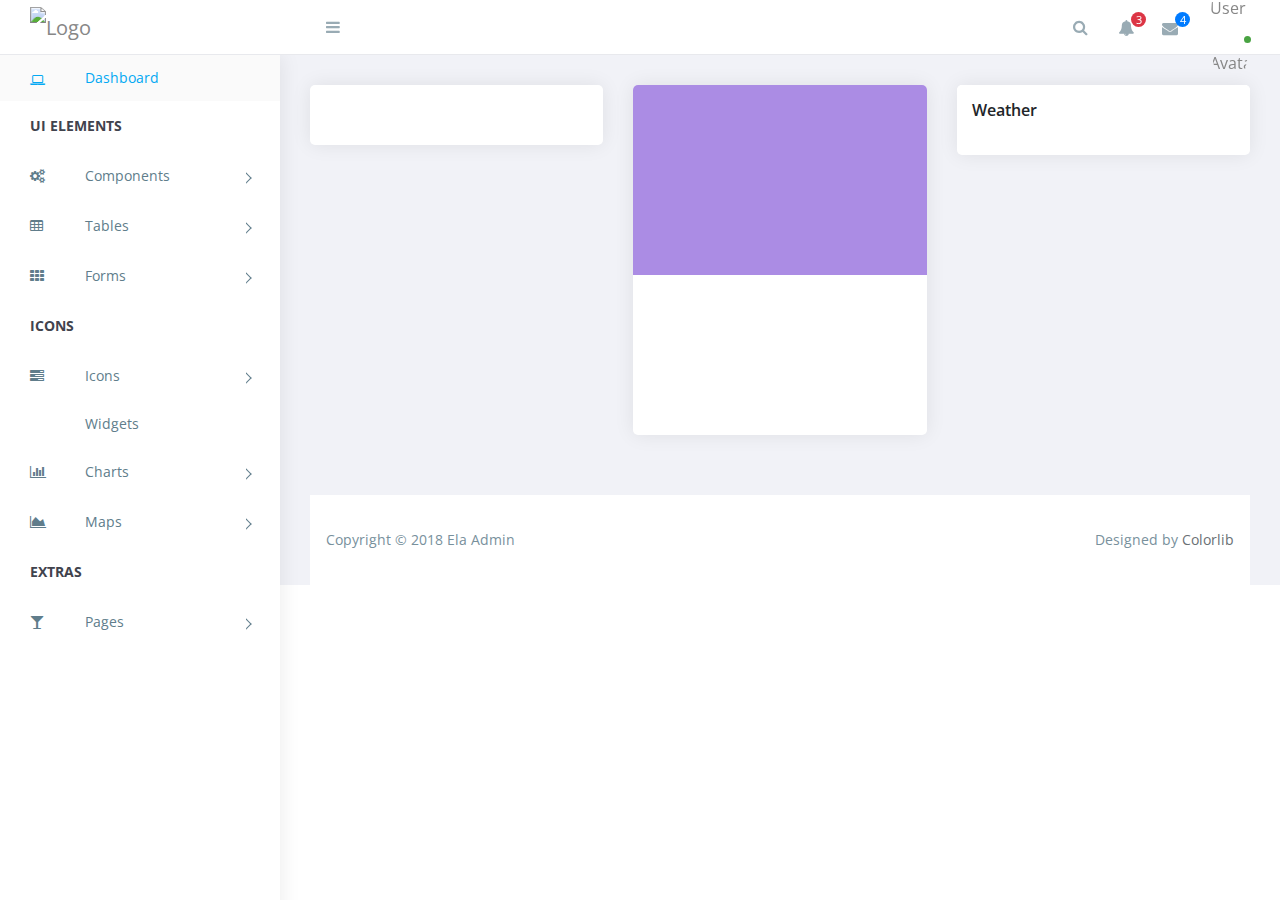
==== commit eaec3e3c: "-" ====
--- a/index.html
+++ b/index.html
@@ -1,970 +1,399 @@
-<!doctype html>
-<!--[if lt IE 7]>      <html class="no-js lt-ie9 lt-ie8 lt-ie7" lang=""> <![endif]-->
-<!--[if IE 7]>         <html class="no-js lt-ie9 lt-ie8" lang=""> <![endif]-->
-<!--[if IE 8]>         <html class="no-js lt-ie9" lang=""> <![endif]-->
-<!--[if gt IE 8]><!--> <html class="no-js" lang=""> <!--<![endif]-->
-<head>
-    <meta charset="utf-8">
-    <meta http-equiv="X-UA-Compatible" content="IE=edge">
-    <title>Ela Admin - HTML5 Admin Template</title>
-    <meta name="description" content="Ela Admin - HTML5 Admin Template">
-    <meta name="viewport" content="width=device-width, initial-scale=1">
-
-    <link rel="apple-touch-icon" href="https://i.imgur.com/QRAUqs9.png">
-    <link rel="shortcut icon" href="https://i.imgur.com/QRAUqs9.png">
-
-    <link rel="stylesheet" href="https://cdn.jsdelivr.net/npm/normalize.css@8.0.0/normalize.min.css">
-    <link rel="stylesheet" href="https://cdn.jsdelivr.net/npm/bootstrap@4.1.3/dist/css/bootstrap.min.css">
-    <link rel="stylesheet" href="https://cdn.jsdelivr.net/npm/font-awesome@4.7.0/css/font-awesome.min.css">
-    <link rel="stylesheet" href="https://cdn.jsdelivr.net/gh/lykmapipo/themify-icons@0.1.2/css/themify-icons.css">
-    <link rel="stylesheet" href="https://cdn.jsdelivr.net/npm/pixeden-stroke-7-icon@1.2.3/pe-icon-7-stroke/dist/pe-icon-7-stroke.min.css">
-    <link rel="stylesheet" href="https://cdnjs.cloudflare.com/ajax/libs/flag-icon-css/3.2.0/css/flag-icon.min.css">
-    <link rel="stylesheet" href="assets/css/cs-skin-elastic.css">
-    <link rel="stylesheet" href="assets/css/style.css">
-    <!-- <script type="text/javascript" src="https://cdn.jsdelivr.net/html5shiv/3.7.3/html5shiv.min.js"></script> -->
-    <link href="https://cdn.jsdelivr.net/npm/chartist@0.11.0/dist/chartist.min.css" rel="stylesheet">
-    <link href="https://cdn.jsdelivr.net/npm/jqvmap@1.5.1/dist/jqvmap.min.css" rel="stylesheet">
-
-    <link href="https://cdn.jsdelivr.net/npm/weathericons@2.1.0/css/weather-icons.css" rel="stylesheet" />
-    <link href="https://cdn.jsdelivr.net/npm/fullcalendar@3.9.0/dist/fullcalendar.min.css" rel="stylesheet" />
-
-   <style>
-    #weatherWidget .currentDesc {
-        color: #ffffff!important;
-    }
-        .traffic-chart {
-            min-height: 335px;
-        }
-        #flotPie1  {
-            height: 150px;
-        }
-        #flotPie1 td {
-            padding:3px;
-        }
-        #flotPie1 table {
-            top: 20px!important;
-            right: -10px!important;
-        }
-        .chart-container {
-            display: table;
-            min-width: 270px ;
-            text-align: left;
-            padding-top: 10px;
-            padding-bottom: 10px;
-        }
-        #flotLine5  {
-             height: 105px;
-        }
-
-        #flotBarChart {
-            height: 150px;
-        }
-        #cellPaiChart{
-            height: 160px;
-        }
-
-    </style>
-</head>
-
-<body>
-    <!-- Left Panel -->
-    <aside id="left-panel" class="left-panel">
-        <nav class="navbar navbar-expand-sm navbar-default">
-            <div id="main-menu" class="main-menu collapse navbar-collapse">
-                <ul class="nav navbar-nav">
-                    <li class="active">
-                        <a href="index.html"><i class="menu-icon fa fa-laptop"></i>Dashboard </a>
-                    </li>
-                    <li class="menu-title">UI elements</li><!-- /.menu-title -->
-                    <li class="menu-item-has-children dropdown">
-                        <a href="#" class="dropdown-toggle" data-toggle="dropdown" aria-haspopup="true" aria-expanded="false"> <i class="menu-icon fa fa-cogs"></i>Components</a>
-                        <ul class="sub-menu children dropdown-menu">                            <li><i class="fa fa-puzzle-piece"></i><a href="ui-buttons.html">Buttons</a></li>
-                            <li><i class="fa fa-id-badge"></i><a href="ui-badges.html">Badges</a></li>
-                            <li><i class="fa fa-bars"></i><a href="ui-tabs.html">Tabs</a></li>
-
-                            <li><i class="fa fa-id-card-o"></i><a href="ui-cards.html">Cards</a></li>
-                            <li><i class="fa fa-exclamation-triangle"></i><a href="ui-alerts.html">Alerts</a></li>
-                            <li><i class="fa fa-spinner"></i><a href="ui-progressbar.html">Progress Bars</a></li>
-                            <li><i class="fa fa-fire"></i><a href="ui-modals.html">Modals</a></li>
-                            <li><i class="fa fa-book"></i><a href="ui-switches.html">Switches</a></li>
-                            <li><i class="fa fa-th"></i><a href="ui-grids.html">Grids</a></li>
-                            <li><i class="fa fa-file-word-o"></i><a href="ui-typgraphy.html">Typography</a></li>
-                        </ul>
-                    </li>
-                    <li class="menu-item-has-children dropdown">
-                        <a href="#" class="dropdown-toggle" data-toggle="dropdown" aria-haspopup="true" aria-expanded="false"> <i class="menu-icon fa fa-table"></i>Tables</a>
-                        <ul class="sub-menu children dropdown-menu">
-                            <li><i class="fa fa-table"></i><a href="tables-basic.html">Basic Table</a></li>
-                            <li><i class="fa fa-table"></i><a href="tables-data.html">Data Table</a></li>
-                        </ul>
-                    </li>
-                    <li class="menu-item-has-children dropdown">
-                        <a href="#" class="dropdown-toggle" data-toggle="dropdown" aria-haspopup="true" aria-expanded="false"> <i class="menu-icon fa fa-th"></i>Forms</a>
-                        <ul class="sub-menu children dropdown-menu">
-                            <li><i class="menu-icon fa fa-th"></i><a href="forms-basic.html">Basic Form</a></li>
-                            <li><i class="menu-icon fa fa-th"></i><a href="forms-advanced.html">Advanced Form</a></li>
-                        </ul>
-                    </li>
-
-                    <li class="menu-title">Icons</li><!-- /.menu-title -->
-
-                    <li class="menu-item-has-children dropdown">
-                        <a href="#" class="dropdown-toggle" data-toggle="dropdown" aria-haspopup="true" aria-expanded="false"> <i class="menu-icon fa fa-tasks"></i>Icons</a>
-                        <ul class="sub-menu children dropdown-menu">
-                            <li><i class="menu-icon fa fa-fort-awesome"></i><a href="font-fontawesome.html">Font Awesome</a></li>
-                            <li><i class="menu-icon ti-themify-logo"></i><a href="font-themify.html">Themefy Icons</a></li>
-                        </ul>
-                    </li>
-                    <li>
-                        <a href="widgets.html"> <i class="menu-icon ti-email"></i>Widgets </a>
-                    </li>
-                    <li class="menu-item-has-children dropdown">
-                        <a href="#" class="dropdown-toggle" data-toggle="dropdown" aria-haspopup="true" aria-expanded="false"> <i class="menu-icon fa fa-bar-chart"></i>Charts</a>
-                        <ul class="sub-menu children dropdown-menu">
-                            <li><i class="menu-icon fa fa-line-chart"></i><a href="charts-chartjs.html">Chart JS</a></li>
-                            <li><i class="menu-icon fa fa-area-chart"></i><a href="charts-flot.html">Flot Chart</a></li>
-                            <li><i class="menu-icon fa fa-pie-chart"></i><a href="charts-peity.html">Peity Chart</a></li>
-                        </ul>
-                    </li>
-
-                    <li class="menu-item-has-children dropdown">
-                        <a href="#" class="dropdown-toggle" data-toggle="dropdown" aria-haspopup="true" aria-expanded="false"> <i class="menu-icon fa fa-area-chart"></i>Maps</a>
-                        <ul class="sub-menu children dropdown-menu">
-                            <li><i class="menu-icon fa fa-map-o"></i><a href="maps-gmap.html">Google Maps</a></li>
-                            <li><i class="menu-icon fa fa-street-view"></i><a href="maps-vector.html">Vector Maps</a></li>
-                        </ul>
-                    </li>
-                    <li class="menu-title">Extras</li><!-- /.menu-title -->
-                    <li class="menu-item-has-children dropdown">
-                        <a href="#" class="dropdown-toggle" data-toggle="dropdown" aria-haspopup="true" aria-expanded="false"> <i class="menu-icon fa fa-glass"></i>Pages</a>
-                        <ul class="sub-menu children dropdown-menu">
-                            <li><i class="menu-icon fa fa-sign-in"></i><a href="page-login.html">Login</a></li>
-                            <li><i class="menu-icon fa fa-sign-in"></i><a href="page-register.html">Register</a></li>
-                            <li><i class="menu-icon fa fa-paper-plane"></i><a href="pages-forget.html">Forget Pass</a></li>
-                        </ul>
-                    </li>
-                </ul>
-            </div><!-- /.navbar-collapse -->
-        </nav>
-    </aside>
-    <!-- /#left-panel -->
-    <!-- Right Panel -->
-    <div id="right-panel" class="right-panel">
-        <!-- Header-->
-        <header id="header" class="header">
-            <div class="top-left">
-                <div class="navbar-header">
-                    <a class="navbar-brand" href="./"><img src="images/logo.png" alt="Logo"></a>
-                    <a class="navbar-brand hidden" href="./"><img src="images/logo2.png" alt="Logo"></a>
-                    <a id="menuToggle" class="menutoggle"><i class="fa fa-bars"></i></a>
-                </div>
-            </div>
-            <div class="top-right">
-                <div class="header-menu">
-                    <div class="header-left">
-                        <button class="search-trigger"><i class="fa fa-search"></i></button>
-                        <div class="form-inline">
-                            <form class="search-form">
-                                <input class="form-control mr-sm-2" type="text" placeholder="Search ..." aria-label="Search">
-                                <button class="search-close" type="submit"><i class="fa fa-close"></i></button>
-                            </form>
-                        </div>
-
-                        <div class="dropdown for-notification">
-                            <button class="btn btn-secondary dropdown-toggle" type="button" id="notification" data-toggle="dropdown" aria-haspopup="true" aria-expanded="false">
-                                <i class="fa fa-bell"></i>
-                                <span class="count bg-danger">3</span>
-                            </button>
-                            <div class="dropdown-menu" aria-labelledby="notification">
-                                <p class="red">You have 3 Notification</p>
-                                <a class="dropdown-item media" href="#">
-                                    <i class="fa fa-check"></i>
-                                    <p>Server #1 overloaded.</p>
-                                </a>
-                                <a class="dropdown-item media" href="#">
-                                    <i class="fa fa-info"></i>
-                                    <p>Server #2 overloaded.</p>
-                                </a>
-                                <a class="dropdown-item media" href="#">
-                                    <i class="fa fa-warning"></i>
-                                    <p>Server #3 overloaded.</p>
-                                </a>
-                            </div>
-                        </div>
-
-                        <div class="dropdown for-message">
-                            <button class="btn btn-secondary dropdown-toggle" type="button" id="message" data-toggle="dropdown" aria-haspopup="true" aria-expanded="false">
-                                <i class="fa fa-envelope"></i>
-                                <span class="count bg-primary">4</span>
-                            </button>
-                            <div class="dropdown-menu" aria-labelledby="message">
-                                <p class="red">You have 4 Mails</p>
-                                <a class="dropdown-item media" href="#">
-                                    <span class="photo media-left"><img alt="avatar" src="images/avatar/1.jpg"></span>
-                                    <div class="message media-body">
-                                        <span class="name float-left">Jonathan Smith</span>
-                                        <span class="time float-right">Just now</span>
-                                        <p>Hello, this is an example msg</p>
-                                    </div>
-                                </a>
-                                <a class="dropdown-item media" href="#">
-                                    <span class="photo media-left"><img alt="avatar" src="images/avatar/2.jpg"></span>
-                                    <div class="message media-body">
-                                        <span class="name float-left">Jack Sanders</span>
-                                        <span class="time float-right">5 minutes ago</span>
-                                        <p>Lorem ipsum dolor sit amet, consectetur</p>
-                                    </div>
-                                </a>
-                                <a class="dropdown-item media" href="#">
-                                    <span class="photo media-left"><img alt="avatar" src="images/avatar/3.jpg"></span>
-                                    <div class="message media-body">
-                                        <span class="name float-left">Cheryl Wheeler</span>
-                                        <span class="time float-right">10 minutes ago</span>
-                                        <p>Hello, this is an example msg</p>
-                                    </div>
-                                </a>
-                                <a class="dropdown-item media" href="#">
-                                    <span class="photo media-left"><img alt="avatar" src="images/avatar/4.jpg"></span>
-                                    <div class="message media-body">
-                                        <span class="name float-left">Rachel Santos</span>
-                                        <span class="time float-right">15 minutes ago</span>
-                                        <p>Lorem ipsum dolor sit amet, consectetur</p>
-                                    </div>
-                                </a>
-                            </div>
-                        </div>
-                    </div>
-
-                    <div class="user-area dropdown float-right">
-                        <a href="#" class="dropdown-toggle active" data-toggle="dropdown" aria-haspopup="true" aria-expanded="false">
-                            <img class="user-avatar rounded-circle" src="images/admin.jpg" alt="User Avatar">
-                        </a>
-
-                        <div class="user-menu dropdown-menu">
-                            <a class="nav-link" href="#"><i class="fa fa- user"></i>My Profile</a>
-
-                            <a class="nav-link" href="#"><i class="fa fa- user"></i>Notifications <span class="count">13</span></a>
-
-                            <a class="nav-link" href="#"><i class="fa fa -cog"></i>Settings</a>
-
-                            <a class="nav-link" href="#"><i class="fa fa-power -off"></i>Logout</a>
-                        </div>
-                    </div>
-
-                </div>
-            </div>
-        </header>
-        <!-- /#header -->
-        <!-- Content -->
-        <div class="content">
-            <!-- Animated -->
-            <div class="animated fadeIn">
-                <!-- Widgets  -->
-                <div class="row">
-                    <div class="col-lg-3 col-md-6">
-                        <div class="card">
-                            <div class="card-body">
-                                <div class="stat-widget-five">
-                                    <div class="stat-icon dib flat-color-1">
-                                        <i class="pe-7s-cash"></i>
-                                    </div>
-                                    <div class="stat-content">
-                                        <div class="text-left dib">
-                                            <div class="stat-text">$<span class="count">23569</span></div>
-                                            <div class="stat-heading">Revenue</div>
-                                        </div>
-                                    </div>
-                                </div>
-                            </div>
-                        </div>
-                    </div>
-
-                    <div class="col-lg-3 col-md-6">
-                        <div class="card">
-                            <div class="card-body">
-                                <div class="stat-widget-five">
-                                    <div class="stat-icon dib flat-color-2">
-                                        <i class="pe-7s-cart"></i>
-                                    </div>
-                                    <div class="stat-content">
-                                        <div class="text-left dib">
-                                            <div class="stat-text"><span class="count">3435</span></div>
-                                            <div class="stat-heading">Sales</div>
-                                        </div>
-                                    </div>
-                                </div>
-                            </div>
-                        </div>
-                    </div>
-
-                    <div class="col-lg-3 col-md-6">
-                        <div class="card">
-                            <div class="card-body">
-                                <div class="stat-widget-five">
-                                    <div class="stat-icon dib flat-color-3">
-                                        <i class="pe-7s-browser"></i>
-                                    </div>
-                                    <div class="stat-content">
-                                        <div class="text-left dib">
-                                            <div class="stat-text"><span class="count">349</span></div>
-                                            <div class="stat-heading">Templates</div>
-                                        </div>
-                                    </div>
-                                </div>
-                            </div>
-                        </div>
-                    </div>
-
-                    <div class="col-lg-3 col-md-6">
-                        <div class="card">
-                            <div class="card-body">
-                                <div class="stat-widget-five">
-                                    <div class="stat-icon dib flat-color-4">
-                                        <i class="pe-7s-users"></i>
-                                    </div>
-                                    <div class="stat-content">
-                                        <div class="text-left dib">
-                                            <div class="stat-text"><span class="count">2986</span></div>
-                                            <div class="stat-heading">Clients</div>
-                                        </div>
-                                    </div>
-                                </div>
-                            </div>
-                        </div>
-                    </div>
-                </div>
-                <!-- /Widgets -->
-                <!--  Traffic  -->
-                <div class="row">
-                    <div class="col-lg-12">
-                        <div class="card">
-                            <div class="card-body">
-                                <h4 class="box-title">Traffic </h4>
-                            </div>
-                            <div class="row">
-                                <div class="col-lg-8">
-                                    <div class="card-body">
-                                        <!-- <canvas id="TrafficChart"></canvas>   -->
-                                        <div id="traffic-chart" class="traffic-chart"></div>
-                                    </div>
-                                </div>
-                                <div class="col-lg-4">
-                                    <div class="card-body">
-                                        <div class="progress-box progress-1">
-                                            <h4 class="por-title">Visits</h4>
-                                            <div class="por-txt">96,930 Users (40%)</div>
-                                            <div class="progress mb-2" style="height: 5px;">
-                                                <div class="progress-bar bg-flat-color-1" role="progressbar" style="width: 40%;" aria-valuenow="25" aria-valuemin="0" aria-valuemax="100"></div>
-                                            </div>
-                                        </div>
-                                        <div class="progress-box progress-2">
-                                            <h4 class="por-title">Bounce Rate</h4>
-                                            <div class="por-txt">3,220 Users (24%)</div>
-                                            <div class="progress mb-2" style="height: 5px;">
-                                                <div class="progress-bar bg-flat-color-2" role="progressbar" style="width: 24%;" aria-valuenow="25" aria-valuemin="0" aria-valuemax="100"></div>
-                                            </div>
-                                        </div>
-                                        <div class="progress-box progress-2">
-                                            <h4 class="por-title">Unique Visitors</h4>
-                                            <div class="por-txt">29,658 Users (60%)</div>
-                                            <div class="progress mb-2" style="height: 5px;">
-                                                <div class="progress-bar bg-flat-color-3" role="progressbar" style="width: 60%;" aria-valuenow="60" aria-valuemin="0" aria-valuemax="100"></div>
-                                            </div>
-                                        </div>
-                                        <div class="progress-box progress-2">
-                                            <h4 class="por-title">Targeted  Visitors</h4>
-                                            <div class="por-txt">99,658 Users (90%)</div>
-                                            <div class="progress mb-2" style="height: 5px;">
-                                                <div class="progress-bar bg-flat-color-4" role="progressbar" style="width: 90%;" aria-valuenow="90" aria-valuemin="0" aria-valuemax="100"></div>
-                                            </div>
-                                        </div>
-                                    </div> <!-- /.card-body -->
-                                </div>
-                            </div> <!-- /.row -->
-                            <div class="card-body"></div>
-                        </div>
-                    </div><!-- /# column -->
-                </div>
-                <!--  /Traffic -->
-                <div class="clearfix"></div>
-                <!-- Orders -->
-                <div class="orders">
-                    <div class="row">
-                        <div class="col-xl-8">
-                            <div class="card">
-                                <div class="card-body">
-                                    <h4 class="box-title">Orders </h4>
-                                </div>
-                                <div class="card-body--">
-                                    <div class="table-stats order-table ov-h">
-                                        <table class="table ">
-                                            <thead>
-                                                <tr>
-                                                    <th class="serial">#</th>
-                                                    <th class="avatar">Avatar</th>
-                                                    <th>ID</th>
-                                                    <th>Name</th>
-                                                    <th>Product</th>
-                                                    <th>Quantity</th>
-                                                    <th>Status</th>
-                                                </tr>
-                                            </thead>
-                                            <tbody>
-                                                <tr>
-                                                    <td class="serial">1.</td>
-                                                    <td class="avatar">
-                                                        <div class="round-img">
-                                                            <a href="#"><img class="rounded-circle" src="images/avatar/1.jpg" alt=""></a>
-                                                        </div>
-                                                    </td>
-                                                    <td> #5469 </td>
-                                                    <td>  <span class="name">Louis Stanley</span> </td>
-                                                    <td> <span class="product">iMax</span> </td>
-                                                    <td><span class="count">231</span></td>
-                                                    <td>
-                                                        <span class="badge badge-complete">Complete</span>
-                                                    </td>
-                                                </tr>
-                                                <tr>
-                                                    <td class="serial">2.</td>
-                                                    <td class="avatar">
-                                                        <div class="round-img">
-                                                            <a href="#"><img class="rounded-circle" src="images/avatar/2.jpg" alt=""></a>
-                                                        </div>
-                                                    </td>
-                                                    <td> #5468 </td>
-                                                    <td>  <span class="name">Gregory Dixon</span> </td>
-                                                    <td> <span class="product">iPad</span> </td>
-                                                    <td><span class="count">250</span></td>
-                                                    <td>
-                                                        <span class="badge badge-complete">Complete</span>
-                                                    </td>
-                                                </tr>
-                                                <tr>
-                                                    <td class="serial">3.</td>
-                                                    <td class="avatar">
-                                                        <div class="round-img">
-                                                            <a href="#"><img class="rounded-circle" src="images/avatar/3.jpg" alt=""></a>
-                                                        </div>
-                                                    </td>
-                                                    <td> #5467 </td>
-                                                    <td>  <span class="name">Catherine Dixon</span> </td>
-                                                    <td> <span class="product">SSD</span> </td>
-                                                    <td><span class="count">250</span></td>
-                                                    <td>
-                                                        <span class="badge badge-complete">Complete</span>
-                                                    </td>
-                                                </tr>
-                                                <tr>
-                                                    <td class="serial">4.</td>
-                                                    <td class="avatar">
-                                                        <div class="round-img">
-                                                            <a href="#"><img class="rounded-circle" src="images/avatar/4.jpg" alt=""></a>
-                                                        </div>
-                                                    </td>
-                                                    <td> #5466 </td>
-                                                    <td>  <span class="name">Mary Silva</span> </td>
-                                                    <td> <span class="product">Magic Mouse</span> </td>
-                                                    <td><span class="count">250</span></td>
-                                                    <td>
-                                                        <span class="badge badge-pending">Pending</span>
-                                                    </td>
-                                                </tr>
-                                                <tr class=" pb-0">
-                                                    <td class="serial">5.</td>
-                                                    <td class="avatar pb-0">
-                                                        <div class="round-img">
-                                                            <a href="#"><img class="rounded-circle" src="images/avatar/6.jpg" alt=""></a>
-                                                        </div>
-                                                    </td>
-                                                    <td> #5465 </td>
-                                                    <td>  <span class="name">Johnny Stephens</span> </td>
-                                                    <td> <span class="product">Monitor</span> </td>
-                                                    <td><span class="count">250</span></td>
-                                                    <td>
-                                                        <span class="badge badge-complete">Complete</span>
-                                                    </td>
-                                                </tr>
-                                            </tbody>
-                                        </table>
-                                    </div> <!-- /.table-stats -->
-                                </div>
-                            </div> <!-- /.card -->
-                        </div>  <!-- /.col-lg-8 -->
-
-                        <div class="col-xl-4">
-                            <div class="row">
-                                <div class="col-lg-6 col-xl-12">
-                                    <div class="card br-0">
-                                        <div class="card-body">
-                                            <div class="chart-container ov-h">
-                                                <div id="flotPie1" class="float-chart"></div>
-                                            </div>
-                                        </div>
-                                    </div><!-- /.card -->
-                                </div>
-
-                                <div class="col-lg-6 col-xl-12">
-                                    <div class="card bg-flat-color-3  ">
-                                        <div class="card-body">
-                                            <h4 class="card-title m-0  white-color ">August 2018</h4>
-                                        </div>
-                                         <div class="card-body">
-                                             <div id="flotLine5" class="flot-line"></div>
-                                         </div>
-                                    </div>
-                                </div>
-                            </div>
-                        </div> <!-- /.col-md-4 -->
-                    </div>
-                </div>
-                <!-- /.orders -->
-                <!-- To Do and Live Chat -->
-                <div class="row">
-                    <div class="col-lg-6">
-                        <div class="card">
-                            <div class="card-body">
-                                <h4 class="card-title box-title">To Do List</h4>
-                                <div class="card-content">
-                                    <div class="todo-list">
-                                        <div class="tdl-holder">
-                                            <div class="tdl-content">
-                                                <ul>
-                                                    <li>
-                                                        <label>
-                                                            <input type="checkbox"><i class="check-box"></i><span>Conveniently fabricate interactive technology for ....</span>
-                                                            <a href='#' class="fa fa-times"></a>
-                                                            <a href='#' class="fa fa-pencil"></a>
-                                                            <a href='#' class="fa fa-check"></a>
-                                                        </label>
-                                                    </li>
-                                                    <li>
-                                                        <label>
-                                                            <input type="checkbox"><i class="check-box"></i><span>Creating component page</span>
-                                                            <a href='#' class="fa fa-times"></a>
-                                                            <a href='#' class="fa fa-pencil"></a>
-                                                            <a href='#' class="fa fa-check"></a>
-                                                        </label>
-                                                    </li>
-                                                    <li>
-                                                        <label>
-                                                            <input type="checkbox" checked><i class="check-box"></i><span>Follow back those who follow you</span>
-                                                            <a href='#' class="fa fa-times"></a>
-                                                            <a href='#' class="fa fa-pencil"></a>
-                                                            <a href='#' class="fa fa-check"></a>
-                                                        </label>
-                                                    </li>
-                                                    <li>
-                                                        <label>
-                                                            <input type="checkbox" checked><i class="check-box"></i><span>Design One page theme</span>
-                                                            <a href='#' class="fa fa-times"></a>
-                                                            <a href='#' class="fa fa-pencil"></a>
-                                                            <a href='#' class="fa fa-check"></a>
-                                                        </label>
-                                                    </li>
-
-                                                    <li>
-                                                        <label>
-                                                            <input type="checkbox" checked><i class="check-box"></i><span>Creating component page</span>
-                                                            <a href='#' class="fa fa-times"></a>
-                                                            <a href='#' class="fa fa-pencil"></a>
-                                                            <a href='#' class="fa fa-check"></a>
-                                                        </label>
-                                                    </li>
-                                                </ul>
-                                            </div>
-                                        </div>
-                                    </div> <!-- /.todo-list -->
-                                </div>
-                            </div> <!-- /.card-body -->
-                        </div><!-- /.card -->
-                    </div>
-
-                    <div class="col-lg-6">
-                        <div class="card">
-                            <div class="card-body">
-                                <h4 class="card-title box-title">Live Chat</h4>
-                                <div class="card-content">
-                                    <div class="messenger-box">
-                                        <ul>
-                                            <li>
-                                                <div class="msg-received msg-container">
-                                                    <div class="avatar">
-                                                       <img src="images/avatar/64-1.jpg" alt="">
-                                                       <div class="send-time">11.11 am</div>
-                                                    </div>
-                                                    <div class="msg-box">
-                                                        <div class="inner-box">
-                                                            <div class="name">
-                                                                John Doe
-                                                            </div>
-                                                            <div class="meg">
-                                                                Lorem ipsum dolor sit amet, consectetur adipisicing elit. Perspiciatis sunt placeat velit ad reiciendis ipsam
-                                                            </div>
-                                                        </div>
-                                                    </div>
-                                                </div><!-- /.msg-received -->
-                                            </li>
-                                            <li>
-                                                <div class="msg-sent msg-container">
-                                                    <div class="avatar">
-                                                       <img src="images/avatar/64-2.jpg" alt="">
-                                                       <div class="send-time">11.11 am</div>
-                                                    </div>
-                                                    <div class="msg-box">
-                                                        <div class="inner-box">
-                                                            <div class="name">
-                                                                John Doe
-                                                            </div>
-                                                            <div class="meg">
-                                                                Hay how are you doing?
-                                                            </div>
-                                                        </div>
-                                                    </div>
-                                                </div><!-- /.msg-sent -->
-                                            </li>
-                                        </ul>
-                                        <div class="send-mgs">
-                                            <div class="yourmsg">
-                                                <input class="form-control" type="text">
-                                            </div>
-                                            <button class="btn msg-send-btn">
-                                                <i class="pe-7s-paper-plane"></i>
-                                            </button>
-                                        </div>
-                                    </div><!-- /.messenger-box -->
-                                </div>
-                            </div> <!-- /.card-body -->
-                        </div><!-- /.card -->
-                    </div>
-                </div>
-                <!-- /To Do and Live Chat -->
-                <!-- Calender Chart Weather  -->
-                <div class="row">
-                    <div class="col-md-12 col-lg-4">
-                        <div class="card">
-                            <div class="card-body">
-                                <!-- <h4 class="box-title">Chandler</h4> -->
-                                <div class="calender-cont widget-calender">
-                                    <div id="calendar"></div>
-                                </div>
-                            </div>
-                        </div><!-- /.card -->
-                    </div>
-
-                    <div class="col-lg-4 col-md-6">
-                        <div class="card ov-h">
-                            <div class="card-body bg-flat-color-2">
-                                <div id="flotBarChart" class="float-chart ml-4 mr-4"></div>
-                            </div>
-                            <div id="cellPaiChart" class="float-chart"></div>
-                        </div><!-- /.card -->
-                    </div>
-                    <div class="col-lg-4 col-md-6">
-                        <div class="card weather-box">
-                            <h4 class="weather-title box-title">Weather</h4>
-                            <div class="card-body">
-                                <div class="weather-widget">
-                                    <div id="weather-one" class="weather-one"></div>
-                                </div>
-                            </div>
-                        </div><!-- /.card -->
-                    </div>
-                </div>
-                <!-- /Calender Chart Weather -->
-                <!-- Modal - Calendar - Add New Event -->
-                <div class="modal fade none-border" id="event-modal">
-                    <div class="modal-dialog">
-                        <div class="modal-content">
-                            <div class="modal-header">
-                                <button type="button" class="close" data-dismiss="modal" aria-hidden="true">&times;</button>
-                                <h4 class="modal-title"><strong>Add New Event</strong></h4>
-                            </div>
-                            <div class="modal-body"></div>
-                            <div class="modal-footer">
-                                <button type="button" class="btn btn-default waves-effect" data-dismiss="modal">Close</button>
-                                <button type="button" class="btn btn-success save-event waves-effect waves-light">Create event</button>
-                                <button type="button" class="btn btn-danger delete-event waves-effect waves-light" data-dismiss="modal">Delete</button>
-                            </div>
-                        </div>
-                    </div>
-                </div>
-                <!-- /#event-modal -->
-                <!-- Modal - Calendar - Add Category -->
-                <div class="modal fade none-border" id="add-category">
-                    <div class="modal-dialog">
-                        <div class="modal-content">
-                            <div class="modal-header">
-                                <button type="button" class="close" data-dismiss="modal" aria-hidden="true">&times;</button>
-                                <h4 class="modal-title"><strong>Add a category </strong></h4>
-                            </div>
-                            <div class="modal-body">
-                                <form>
-                                    <div class="row">
-                                        <div class="col-md-6">
-                                            <label class="control-label">Category Name</label>
-                                            <input class="form-control form-white" placeholder="Enter name" type="text" name="category-name"/>
-                                        </div>
-                                        <div class="col-md-6">
-                                            <label class="control-label">Choose Category Color</label>
-                                            <select class="form-control form-white" data-placeholder="Choose a color..." name="category-color">
-                                                <option value="success">Success</option>
-                                                <option value="danger">Danger</option>
-                                                <option value="info">Info</option>
-                                                <option value="pink">Pink</option>
-                                                <option value="primary">Primary</option>
-                                                <option value="warning">Warning</option>
-                                            </select>
-                                        </div>
-                                    </div>
-                                </form>
-                            </div>
-                            <div class="modal-footer">
-                                <button type="button" class="btn btn-default waves-effect" data-dismiss="modal">Close</button>
-                                <button type="button" class="btn btn-danger waves-effect waves-light save-category" data-dismiss="modal">Save</button>
-                            </div>
-                        </div>
-                    </div>
-                </div>
-            <!-- /#add-category -->
-            </div>
-            <!-- .animated -->
-        </div>
-        <!-- /.content -->
-        <div class="clearfix"></div>
-        <!-- Footer -->
-        <footer class="site-footer">
-            <div class="footer-inner bg-white">
-                <div class="row">
-                    <div class="col-sm-6">
-                        Copyright &copy; 2018 Ela Admin
-                    </div>
-                    <div class="col-sm-6 text-right">
-                        Designed by <a href="https://colorlib.com">Colorlib</a>
-                    </div>
-                </div>
-            </div>
-        </footer>
-        <!-- /.site-footer -->
-    </div>
-    <!-- /#right-panel -->
-
-    <!-- Scripts -->
-    <script src="https://cdn.jsdelivr.net/npm/jquery@2.2.4/dist/jquery.min.js"></script>
-    <script src="https://cdn.jsdelivr.net/npm/popper.js@1.14.4/dist/umd/popper.min.js"></script>
-    <script src="https://cdn.jsdelivr.net/npm/bootstrap@4.1.3/dist/js/bootstrap.min.js"></script>
-    <script src="https://cdn.jsdelivr.net/npm/jquery-match-height@0.7.2/dist/jquery.matchHeight.min.js"></script>
-    <script src="assets/js/main.js"></script>
-
-    <!--  Chart js -->
-    <script src="https://cdn.jsdelivr.net/npm/chart.js@2.7.3/dist/Chart.bundle.min.js"></script>
-
-    <!--Chartist Chart-->
-    <script src="https://cdn.jsdelivr.net/npm/chartist@0.11.0/dist/chartist.min.js"></script>
-    <script src="https://cdn.jsdelivr.net/npm/chartist-plugin-legend@0.6.2/chartist-plugin-legend.min.js"></script>
-
-    <script src="https://cdn.jsdelivr.net/npm/jquery.flot@0.8.3/jquery.flot.min.js"></script>
-    <script src="https://cdn.jsdelivr.net/npm/flot-pie@1.0.0/src/jquery.flot.pie.min.js"></script>
-    <script src="https://cdn.jsdelivr.net/npm/flot-spline@0.0.1/js/jquery.flot.spline.min.js"></script>
-
-    <script src="https://cdn.jsdelivr.net/npm/simpleweather@3.1.0/jquery.simpleWeather.min.js"></script>
-    <script src="assets/js/init/weather-init.js"></script>
-
-    <script src="https://cdn.jsdelivr.net/npm/moment@2.22.2/moment.min.js"></script>
-    <script src="https://cdn.jsdelivr.net/npm/fullcalendar@3.9.0/dist/fullcalendar.min.js"></script>
-    <script src="assets/js/init/fullcalendar-init.js"></script>
-
-    <!--Local Stuff-->
-    <script>
-        jQuery(document).ready(function($) {
-            "use strict";
-
-            // Pie chart flotPie1
-            var piedata = [
-                { label: "Desktop visits", data: [[1,32]], color: '#5c6bc0'},
-                { label: "Tab visits", data: [[1,33]], color: '#ef5350'},
-                { label: "Mobile visits", data: [[1,35]], color: '#66bb6a'}
-            ];
-
-            $.plot('#flotPie1', piedata, {
-                series: {
-                    pie: {
-                        show: true,
-                        radius: 1,
-                        innerRadius: 0.65,
-                        label: {
-                            show: true,
-                            radius: 2/3,
-                            threshold: 1
-                        },
-                        stroke: {
-                            width: 0
-                        }
-                    }
-                },
-                grid: {
-                    hoverable: true,
-                    clickable: true
-                }
-            });
-            // Pie chart flotPie1  End
-            // cellPaiChart
-            var cellPaiChart = [
-                { label: "Direct Sell", data: [[1,65]], color: '#5b83de'},
-                { label: "Channel Sell", data: [[1,35]], color: '#00bfa5'}
-            ];
-            $.plot('#cellPaiChart', cellPaiChart, {
-                series: {
-                    pie: {
-                        show: true,
-                        stroke: {
-                            width: 0
-                        }
-                    }
-                },
-                legend: {
-                    show: false
-                },grid: {
-                    hoverable: true,
-                    clickable: true
-                }
-
-            });
-            // cellPaiChart End
-            // Line Chart  #flotLine5
-            var newCust = [[0, 3], [1, 5], [2,4], [3, 7], [4, 9], [5, 3], [6, 6], [7, 4], [8, 10]];
-
-            var plot = $.plot($('#flotLine5'),[{
-                data: newCust,
-                label: 'New Data Flow',
-                color: '#fff'
-            }],
-            {
-                series: {
-                    lines: {
-                        show: true,
-                        lineColor: '#fff',
-                        lineWidth: 2
-                    },
-                    points: {
-                        show: true,
-                        fill: true,
-                        fillColor: "#ffffff",
-                        symbol: "circle",
-                        radius: 3
-                    },
-                    shadowSize: 0
-                },
-                points: {
-                    show: true,
-                },
-                legend: {
-                    show: false
-                },
-                grid: {
-                    show: false
-                }
-            });
-            // Line Chart  #flotLine5 End
-            // Traffic Chart using chartist
-            if ($('#traffic-chart').length) {
-                var chart = new Chartist.Line('#traffic-chart', {
-                  labels: ['Jan', 'Feb', 'Mar', 'Apr', 'May', 'Jun'],
-                  series: [
-                  [0, 18000, 35000,  25000,  22000,  0],
-                  [0, 33000, 15000,  20000,  15000,  300],
-                  [0, 15000, 28000,  15000,  30000,  5000]
-                  ]
-              }, {
-                  low: 0,
-                  showArea: true,
-                  showLine: false,
-                  showPoint: false,
-                  fullWidth: true,
-                  axisX: {
-                    showGrid: true
-                }
-            });
-
-                chart.on('draw', function(data) {
-                    if(data.type === 'line' || data.type === 'area') {
-                        data.element.animate({
-                            d: {
-                                begin: 2000 * data.index,
-                                dur: 2000,
-                                from: data.path.clone().scale(1, 0).translate(0, data.chartRect.height()).stringify(),
-                                to: data.path.clone().stringify(),
-                                easing: Chartist.Svg.Easing.easeOutQuint
-                            }
-                        });
-                    }
-                });
-            }
-            // Traffic Chart using chartist End
-            //Traffic chart chart-js
-            if ($('#TrafficChart').length) {
-                var ctx = document.getElementById( "TrafficChart" );
-                ctx.height = 150;
-                var myChart = new Chart( ctx, {
-                    type: 'line',
-                    data: {
-                        labels: [ "Jan", "Feb", "Mar", "Apr", "May", "Jun", "Jul" ],
-                        datasets: [
-                        {
-                            label: "Visit",
-                            borderColor: "rgba(4, 73, 203,.09)",
-                            borderWidth: "1",
-                            backgroundColor: "rgba(4, 73, 203,.5)",
-                            data: [ 0, 2900, 5000, 3300, 6000, 3250, 0 ]
-                        },
-                        {
-                            label: "Bounce",
-                            borderColor: "rgba(245, 23, 66, 0.9)",
-                            borderWidth: "1",
-                            backgroundColor: "rgba(245, 23, 66,.5)",
-                            pointHighlightStroke: "rgba(245, 23, 66,.5)",
-                            data: [ 0, 4200, 4500, 1600, 4200, 1500, 4000 ]
-                        },
-                        {
-                            label: "Targeted",
-                            borderColor: "rgba(40, 169, 46, 0.9)",
-                            borderWidth: "1",
-                            backgroundColor: "rgba(40, 169, 46, .5)",
-                            pointHighlightStroke: "rgba(40, 169, 46,.5)",
-                            data: [1000, 5200, 3600, 2600, 4200, 5300, 0 ]
-                        }
-                        ]
-                    },
-                    options: {
-                        responsive: true,
-                        tooltips: {
-                            mode: 'index',
-                            intersect: false
-                        },
-                        hover: {
-                            mode: 'nearest',
-                            intersect: true
-                        }
-
-                    }
-                } );
-            }
-            //Traffic chart chart-js  End
-            // Bar Chart #flotBarChart
-            $.plot("#flotBarChart", [{
-                data: [[0, 18], [2, 8], [4, 5], [6, 13],[8,5], [10,7],[12,4], [14,6],[16,15], [18, 9],[20,17], [22,7],[24,4], [26,9],[28,11]],
-                bars: {
-                    show: true,
-                    lineWidth: 0,
-                    fillColor: '#ffffff8a'
-                }
-            }], {
-                grid: {
-                    show: false
-                }
-            });
-            // Bar Chart #flotBarChart End
-        });
-    </script>
-</body>
-</html>
+<!doctype html>
+<!--[if lt IE 7]>      <html class="no-js lt-ie9 lt-ie8 lt-ie7" lang=""> <![endif]-->
+<!--[if IE 7]>         <html class="no-js lt-ie9 lt-ie8" lang=""> <![endif]-->
+<!--[if IE 8]>         <html class="no-js lt-ie9" lang=""> <![endif]-->
+<!--[if gt IE 8]><!--> <html class="no-js" lang=""> <!--<![endif]-->
+<head>
+    <meta charset="utf-8">
+    <meta http-equiv="X-UA-Compatible" content="IE=edge">
+    <title>Ela Admin - HTML5 Admin Template</title>
+    <meta name="description" content="Ela Admin - HTML5 Admin Template">
+    <meta name="viewport" content="width=device-width, initial-scale=1">
+
+    <link rel="apple-touch-icon" href="https://i.imgur.com/QRAUqs9.png">
+    <link rel="shortcut icon" href="https://i.imgur.com/QRAUqs9.png">
+
+    <link rel="stylesheet" href="https://cdn.jsdelivr.net/npm/normalize.css@8.0.0/normalize.min.css">
+    <link rel="stylesheet" href="https://cdn.jsdelivr.net/npm/bootstrap@4.1.3/dist/css/bootstrap.min.css">
+    <link rel="stylesheet" href="https://cdn.jsdelivr.net/npm/font-awesome@4.7.0/css/font-awesome.min.css">
+    <link rel="stylesheet" href="https://cdn.jsdelivr.net/gh/lykmapipo/themify-icons@0.1.2/css/themify-icons.css">
+    <link rel="stylesheet" href="https://cdn.jsdelivr.net/npm/pixeden-stroke-7-icon@1.2.3/pe-icon-7-stroke/dist/pe-icon-7-stroke.min.css">
+    <link rel="stylesheet" href="https://cdnjs.cloudflare.com/ajax/libs/flag-icon-css/3.2.0/css/flag-icon.min.css">
+    <link rel="stylesheet" href="assets/css/cs-skin-elastic.css">
+    <link rel="stylesheet" href="assets/css/style.css">
+    <!-- <script type="text/javascript" src="https://cdn.jsdelivr.net/html5shiv/3.7.3/html5shiv.min.js"></script> -->
+    <link href="https://cdn.jsdelivr.net/npm/chartist@0.11.0/dist/chartist.min.css" rel="stylesheet">
+    <link href="https://cdn.jsdelivr.net/npm/jqvmap@1.5.1/dist/jqvmap.min.css" rel="stylesheet">
+
+    <link href="https://cdn.jsdelivr.net/npm/weathericons@2.1.0/css/weather-icons.css" rel="stylesheet" />
+    <link href="https://cdn.jsdelivr.net/npm/fullcalendar@3.9.0/dist/fullcalendar.min.css" rel="stylesheet" />
+
+   <style>
+    #weatherWidget .currentDesc {
+        color: #ffffff!important;
+    }
+        .traffic-chart {
+            min-height: 335px;
+        }
+        #flotPie1  {
+            height: 150px;
+        }
+        #flotPie1 td {
+            padding:3px;
+        }
+        #flotPie1 table {
+            top: 20px!important;
+            right: -10px!important;
+        }
+        .chart-container {
+            display: table;
+            min-width: 270px ;
+            text-align: left;
+            padding-top: 10px;
+            padding-bottom: 10px;
+        }
+        #flotLine5  {
+             height: 105px;
+        }
+
+        #flotBarChart {
+            height: 150px;
+        }
+        #cellPaiChart{
+            height: 160px;
+        }
+
+    </style>
+</head>
+
+<body>
+    <!-- Left Panel -->
+    <aside id="left-panel" class="left-panel">
+        <nav class="navbar navbar-expand-sm navbar-default">
+            <div id="main-menu" class="main-menu collapse navbar-collapse">
+                <ul class="nav navbar-nav">
+                    <li class="active">
+                        <a href="index.html"><i class="menu-icon fa fa-laptop"></i>Dashboard </a>
+                    </li>
+                    <li class="menu-title">UI elements</li><!-- /.menu-title -->
+                    <li class="menu-item-has-children dropdown">
+                        <a href="#" class="dropdown-toggle" data-toggle="dropdown" aria-haspopup="true" aria-expanded="false"> <i class="menu-icon fa fa-cogs"></i>Components</a>
+                        <ul class="sub-menu children dropdown-menu">                            <li><i class="fa fa-puzzle-piece"></i><a href="ui-buttons.html">Buttons</a></li>
+                            <li><i class="fa fa-id-badge"></i><a href="ui-badges.html">Badges</a></li>
+                            <li><i class="fa fa-bars"></i><a href="ui-tabs.html">Tabs</a></li>
+
+                            <li><i class="fa fa-id-card-o"></i><a href="ui-cards.html">Cards</a></li>
+                            <li><i class="fa fa-exclamation-triangle"></i><a href="ui-alerts.html">Alerts</a></li>
+                            <li><i class="fa fa-spinner"></i><a href="ui-progressbar.html">Progress Bars</a></li>
+                            <li><i class="fa fa-fire"></i><a href="ui-modals.html">Modals</a></li>
+                            <li><i class="fa fa-book"></i><a href="ui-switches.html">Switches</a></li>
+                            <li><i class="fa fa-th"></i><a href="ui-grids.html">Grids</a></li>
+                            <li><i class="fa fa-file-word-o"></i><a href="ui-typgraphy.html">Typography</a></li>
+                        </ul>
+                    </li>
+                    <li class="menu-item-has-children dropdown">
+                        <a href="#" class="dropdown-toggle" data-toggle="dropdown" aria-haspopup="true" aria-expanded="false"> <i class="menu-icon fa fa-table"></i>Tables</a>
+                        <ul class="sub-menu children dropdown-menu">
+                            <li><i class="fa fa-table"></i><a href="tables-basic.html">Basic Table</a></li>
+                            <li><i class="fa fa-table"></i><a href="tables-data.html">Data Table</a></li>
+                        </ul>
+                    </li>
+                    <li class="menu-item-has-children dropdown">
+                        <a href="#" class="dropdown-toggle" data-toggle="dropdown" aria-haspopup="true" aria-expanded="false"> <i class="menu-icon fa fa-th"></i>Forms</a>
+                        <ul class="sub-menu children dropdown-menu">
+                            <li><i class="menu-icon fa fa-th"></i><a href="forms-basic.html">Basic Form</a></li>
+                            <li><i class="menu-icon fa fa-th"></i><a href="forms-advanced.html">Advanced Form</a></li>
+                        </ul>
+                    </li>
+
+                    <li class="menu-title">Icons</li><!-- /.menu-title -->
+
+                    <li class="menu-item-has-children dropdown">
+                        <a href="#" class="dropdown-toggle" data-toggle="dropdown" aria-haspopup="true" aria-expanded="false"> <i class="menu-icon fa fa-tasks"></i>Icons</a>
+                        <ul class="sub-menu children dropdown-menu">
+                            <li><i class="menu-icon fa fa-fort-awesome"></i><a href="font-fontawesome.html">Font Awesome</a></li>
+                            <li><i class="menu-icon ti-themify-logo"></i><a href="font-themify.html">Themefy Icons</a></li>
+                        </ul>
+                    </li>
+                    <li>
+                        <a href="widgets.html"> <i class="menu-icon ti-email"></i>Widgets </a>
+                    </li>
+                    <li class="menu-item-has-children dropdown">
+                        <a href="#" class="dropdown-toggle" data-toggle="dropdown" aria-haspopup="true" aria-expanded="false"> <i class="menu-icon fa fa-bar-chart"></i>Charts</a>
+                        <ul class="sub-menu children dropdown-menu">
+                            <li><i class="menu-icon fa fa-line-chart"></i><a href="charts-chartjs.html">Chart JS</a></li>
+                            <li><i class="menu-icon fa fa-area-chart"></i><a href="charts-flot.html">Flot Chart</a></li>
+                            <li><i class="menu-icon fa fa-pie-chart"></i><a href="charts-peity.html">Peity Chart</a></li>
+                        </ul>
+                    </li>
+
+                    <li class="menu-item-has-children dropdown">
+                        <a href="#" class="dropdown-toggle" data-toggle="dropdown" aria-haspopup="true" aria-expanded="false"> <i class="menu-icon fa fa-area-chart"></i>Maps</a>
+                        <ul class="sub-menu children dropdown-menu">
+                            <li><i class="menu-icon fa fa-map-o"></i><a href="maps-gmap.html">Google Maps</a></li>
+                            <li><i class="menu-icon fa fa-street-view"></i><a href="maps-vector.html">Vector Maps</a></li>
+                        </ul>
+                    </li>
+                    <li class="menu-title">Extras</li><!-- /.menu-title -->
+                    <li class="menu-item-has-children dropdown">
+                        <a href="#" class="dropdown-toggle" data-toggle="dropdown" aria-haspopup="true" aria-expanded="false"> <i class="menu-icon fa fa-glass"></i>Pages</a>
+                        <ul class="sub-menu children dropdown-menu">
+                            <li><i class="menu-icon fa fa-sign-in"></i><a href="page-login.html">Login</a></li>
+                            <li><i class="menu-icon fa fa-sign-in"></i><a href="page-register.html">Register</a></li>
+                            <li><i class="menu-icon fa fa-paper-plane"></i><a href="pages-forget.html">Forget Pass</a></li>
+                        </ul>
+                    </li>
+                </ul>
+            </div><!-- /.navbar-collapse -->
+        </nav>
+    </aside>
+    <!-- /#left-panel -->
+    <!-- Right Panel -->
+    <div id="right-panel" class="right-panel">
+        <!-- Header-->
+        <header id="header" class="header">
+            <div class="top-left">
+                <div class="navbar-header">
+                    <a class="navbar-brand" href="./"><img src="images/logo.png" alt="Logo"></a>
+                    <a class="navbar-brand hidden" href="./"><img src="images/logo2.png" alt="Logo"></a>
+                    <a id="menuToggle" class="menutoggle"><i class="fa fa-bars"></i></a>
+                </div>
+            </div>
+            <div class="top-right">
+                <div class="header-menu">
+                    <div class="header-left">
+                        <button class="search-trigger"><i class="fa fa-search"></i></button>
+                        <div class="form-inline">
+                            <form class="search-form">
+                                <input class="form-control mr-sm-2" type="text" placeholder="Search ..." aria-label="Search">
+                                <button class="search-close" type="submit"><i class="fa fa-close"></i></button>
+                            </form>
+                        </div>
+
+                        <div class="dropdown for-notification">
+                            <button class="btn btn-secondary dropdown-toggle" type="button" id="notification" data-toggle="dropdown" aria-haspopup="true" aria-expanded="false">
+                                <i class="fa fa-bell"></i>
+                                <span class="count bg-danger">3</span>
+                            </button>
+                            <div class="dropdown-menu" aria-labelledby="notification">
+                                <p class="red">You have 3 Notification</p>
+                                <a class="dropdown-item media" href="#">
+                                    <i class="fa fa-check"></i>
+                                    <p>Server #1 overloaded.</p>
+                                </a>
+                                <a class="dropdown-item media" href="#">
+                                    <i class="fa fa-info"></i>
+                                    <p>Server #2 overloaded.</p>
+                                </a>
+                                <a class="dropdown-item media" href="#">
+                                    <i class="fa fa-warning"></i>
+                                    <p>Server #3 overloaded.</p>
+                                </a>
+                            </div>
+                        </div>
+
+                        <div class="dropdown for-message">
+                            <button class="btn btn-secondary dropdown-toggle" type="button" id="message" data-toggle="dropdown" aria-haspopup="true" aria-expanded="false">
+                                <i class="fa fa-envelope"></i>
+                                <span class="count bg-primary">4</span>
+                            </button>
+                            <div class="dropdown-menu" aria-labelledby="message">
+                                <p class="red">You have 4 Mails</p>
+                                <a class="dropdown-item media" href="#">
+                                    <span class="photo media-left"><img alt="avatar" src="images/avatar/1.jpg"></span>
+                                    <div class="message media-body">
+                                        <span class="name float-left">Jonathan Smith</span>
+                                        <span class="time float-right">Just now</span>
+                                        <p>Hello, this is an example msg</p>
+                                    </div>
+                                </a>
+                                <a class="dropdown-item media" href="#">
+                                    <span class="photo media-left"><img alt="avatar" src="images/avatar/2.jpg"></span>
+                                    <div class="message media-body">
+                                        <span class="name float-left">Jack Sanders</span>
+                                        <span class="time float-right">5 minutes ago</span>
+                                        <p>Lorem ipsum dolor sit amet, consectetur</p>
+                                    </div>
+                                </a>
+                                <a class="dropdown-item media" href="#">
+                                    <span class="photo media-left"><img alt="avatar" src="images/avatar/3.jpg"></span>
+                                    <div class="message media-body">
+                                        <span class="name float-left">Cheryl Wheeler</span>
+                                        <span class="time float-right">10 minutes ago</span>
+                                        <p>Hello, this is an example msg</p>
+                                    </div>
+                                </a>
+                                <a class="dropdown-item media" href="#">
+                                    <span class="photo media-left"><img alt="avatar" src="images/avatar/4.jpg"></span>
+                                    <div class="message media-body">
+                                        <span class="name float-left">Rachel Santos</span>
+                                        <span class="time float-right">15 minutes ago</span>
+                                        <p>Lorem ipsum dolor sit amet, consectetur</p>
+                                    </div>
+                                </a>
+                            </div>
+                        </div>
+                    </div>
+
+                    <div class="user-area dropdown float-right">
+                        <a href="#" class="dropdown-toggle active" data-toggle="dropdown" aria-haspopup="true" aria-expanded="false">
+                            <img class="user-avatar rounded-circle" src="images/admin.jpg" alt="User Avatar">
+                        </a>
+
+                        <div class="user-menu dropdown-menu">
+                            <a class="nav-link" href="#"><i class="fa fa- user"></i>My Profile</a>
+
+                            <a class="nav-link" href="#"><i class="fa fa- user"></i>Notifications <span class="count">13</span></a>
+
+                            <a class="nav-link" href="#"><i class="fa fa -cog"></i>Settings</a>
+
+                            <a class="nav-link" href="#"><i class="fa fa-power -off"></i>Logout</a>
+                        </div>
+                    </div>
+
+                </div>
+            </div>
+        </header>
+        <!-- /#header -->
+        <!-- Content -->
+        <div class="content">
+            <!-- Animated -->
+            <div class="animated fadeIn">
+                <!-- Calender Chart Weather  -->
+                <div class="row">
+                    <div class="col-md-12 col-lg-4">
+                        <div class="card">
+                            <div class="card-body">
+                                <!-- <h4 class="box-title">Chandler</h4> -->
+                                <div class="calender-cont widget-calender">
+                                    <div id="calendar"></div>
+                                </div>
+                            </div>
+                        </div><!-- /.card -->
+                    </div>
+
+                    <div class="col-lg-4 col-md-6">
+                        <div class="card ov-h">
+                            <div class="card-body bg-flat-color-2">
+                                <div id="flotBarChart" class="float-chart ml-4 mr-4"></div>
+                            </div>
+                            <div id="cellPaiChart" class="float-chart"></div>
+                        </div><!-- /.card -->
+                    </div>
+                    <div class="col-lg-4 col-md-6">
+                        <div class="card weather-box">
+                            <h4 class="weather-title box-title">Weather</h4>
+                            <div class="card-body">
+                                <div class="weather-widget">
+                                    <div id="weather-one" class="weather-one"></div>
+                                </div>
+                            </div>
+                        </div><!-- /.card -->
+                    </div>
+                </div>
+                <!-- /Calender Chart Weather -->
+                <!-- Modal - Calendar - Add New Event -->
+                <div class="modal fade none-border" id="event-modal">
+                    <div class="modal-dialog">
+                        <div class="modal-content">
+                            <div class="modal-header">
+                                <button type="button" class="close" data-dismiss="modal" aria-hidden="true">&times;</button>
+                                <h4 class="modal-title"><strong>Add New Event</strong></h4>
+                            </div>
+                            <div class="modal-body"></div>
+                            <div class="modal-footer">
+                                <button type="button" class="btn btn-default waves-effect" data-dismiss="modal">Close</button>
+                                <button type="button" class="btn btn-success save-event waves-effect waves-light">Create event</button>
+                                <button type="button" class="btn btn-danger delete-event waves-effect waves-light" data-dismiss="modal">Delete</button>
+                            </div>
+                        </div>
+                    </div>
+                </div>
+                <!-- /#event-modal -->
+                <!-- Modal - Calendar - Add Category -->
+                <div class="modal fade none-border" id="add-category">
+                    <div class="modal-dialog">
+                        <div class="modal-content">
+                            <div class="modal-header">
+                                <button type="button" class="close" data-dismiss="modal" aria-hidden="true">&times;</button>
+                                <h4 class="modal-title"><strong>Add a category </strong></h4>
+                            </div>
+                            <div class="modal-body">
+                                <form>
+                                    <div class="row">
+                                        <div class="col-md-6">
+                                            <label class="control-label">Category Name</label>
+                                            <input class="form-control form-white" placeholder="Enter name" type="text" name="category-name"/>
+                                        </div>
+                                        <div class="col-md-6">
+                                            <label class="control-label">Choose Category Color</label>
+                                            <select class="form-control form-white" data-placeholder="Choose a color..." name="category-color">
+                                                <option value="success">Success</option>
+                                                <option value="danger">Danger</option>
+                                                <option value="info">Info</option>
+                                                <option value="pink">Pink</option>
+                                                <option value="primary">Primary</option>
+                                                <option value="warning">Warning</option>
+                                            </select>
+                                        </div>
+                                    </div>
+                                </form>
+                            </div>
+                            <div class="modal-footer">
+                                <button type="button" class="btn btn-default waves-effect" data-dismiss="modal">Close</button>
+                                <button type="button" class="btn btn-danger waves-effect waves-light save-category" data-dismiss="modal">Save</button>
+                            </div>
+                        </div>
+                    </div>
+                </div>
+            <!-- /#add-category -->
+            </div>
+            <!-- .animated -->
+        </div>
+        <!-- /.content -->
+        <div class="clearfix"></div>
+        <!-- Footer -->
+        <footer class="site-footer">
+            <div class="footer-inner bg-white">
+                <div class="row">
+                    <div class="col-sm-6">
+                        Copyright &copy; 2018 Ela Admin
+                    </div>
+                    <div class="col-sm-6 text-right">
+                        Designed by <a href="https://colorlib.com">Colorlib</a>
+                    </div>
+                </div>
+            </div>
+        </footer>
+        <!-- /.site-footer -->
+    </div>
+    <!-- /#right-panel -->
+
+    <!-- Scripts -->
+    <script src="https://cdn.jsdelivr.net/npm/jquery@2.2.4/dist/jquery.min.js"></script>
+    <script src="https://cdn.jsdelivr.net/npm/popper.js@1.14.4/dist/umd/popper.min.js"></script>
+    <script src="https://cdn.jsdelivr.net/npm/bootstrap@4.1.3/dist/js/bootstrap.min.js"></script>
+    <script src="https://cdn.jsdelivr.net/npm/jquery-match-height@0.7.2/dist/jquery.matchHeight.min.js"></script>
+    <script src="assets/js/main.js"></script>
+
+    <!--  Chart js -->
+    <script src="https://cdn.jsdelivr.net/npm/chart.js@2.7.3/dist/Chart.bundle.min.js"></script>
+
+    <!--Chartist Chart-->
+    <script src="https://cdn.jsdelivr.net/npm/chartist@0.11.0/dist/chartist.min.js"></script>
+    <script src="https://cdn.jsdelivr.net/npm/chartist-plugin-legend@0.6.2/chartist-plugin-legend.min.js"></script>
+
+    <script src="https://cdn.jsdelivr.net/npm/jquery.flot@0.8.3/jquery.flot.min.js"></script>
+    <script src="https://cdn.jsdelivr.net/npm/flot-pie@1.0.0/src/jquery.flot.pie.min.js"></script>
+    <script src="https://cdn.jsdelivr.net/npm/flot-spline@0.0.1/js/jquery.flot.spline.min.js"></script>
+
+    <script src="https://cdn.jsdelivr.net/npm/simpleweather@3.1.0/jquery.simpleWeather.min.js"></script>
+    <script src="assets/js/init/weather-init.js"></script>
+
+    <script src="https://cdn.jsdelivr.net/npm/moment@2.22.2/moment.min.js"></script>
+    <script src="https://cdn.jsdelivr.net/npm/fullcalendar@3.9.0/dist/fullcalendar.min.js"></script>
+    <script src="assets/js/init/fullcalendar-init.js"></script>
+
+    
+</body>
+</html>
--- a/assets/css/style.css
+++ b/assets/css/style.css
@@ -1121,7 +1121,9 @@
         margin-right: 10px; }
   .user-area .user-avatar {
     float: right;
-    width: 40px; }
+    width: 40px; 
+    height: auto;
+  }
   .user-area .user-info .name {
     color: #8c8c8c;
     font-size: 14px;
@@ -1520,7 +1522,8 @@
   padding-top: 0 !important; }
 .widget .social .rounded-circle {
   max-width: 130px;
-  margin-top: -65px; }
+  margin-top: -65px; 
+}
 .widget .social .weather-footer i {
   color: #868e96;
   font-size: 20px;
@@ -2564,4 +2567,48 @@
   background-size: cover;
   background-repeat: no-repeat;
   background-position: center;
+}
+
+.user-profile {
+  width: 45px;
+  height: 45px;
+  position: relative;
+  border-radius: 100%;
+  border: 1px solid #b3b5b8;
+  box-shadow: 0px 2px 4px 0px rgba(0, 0, 0, 0.1);
+  
+}
+.user-profile > div {
+  
+  width: 100%;
+  height: 100%;
+  border-radius: 100%;
+  background-size: cover;
+  background-repeat: no-repeat;
+  background-position: center;
+}
+
+/* Upload files */
+.file-input label {
+  display: block;
+  position: relative;
+  width: 200px;
+  height: 50px;
+  border-radius: 25px;
+  background: linear-gradient(40deg, #ff6ec4, #7873f5);
+  box-shadow: 0 4px 7px rgba(0, 0, 0, 0.4);
+  display: flex;
+  align-items: center;
+  justify-content: center;
+  color: #fff;
+  font-weight: bold;
+  cursor: pointer;
+  transition: transform .2s ease-out;
+}
+
+.file {
+  opacity: 0;
+  width: 0.1px;
+  height: 0.1px;
+  position: absolute;
 }